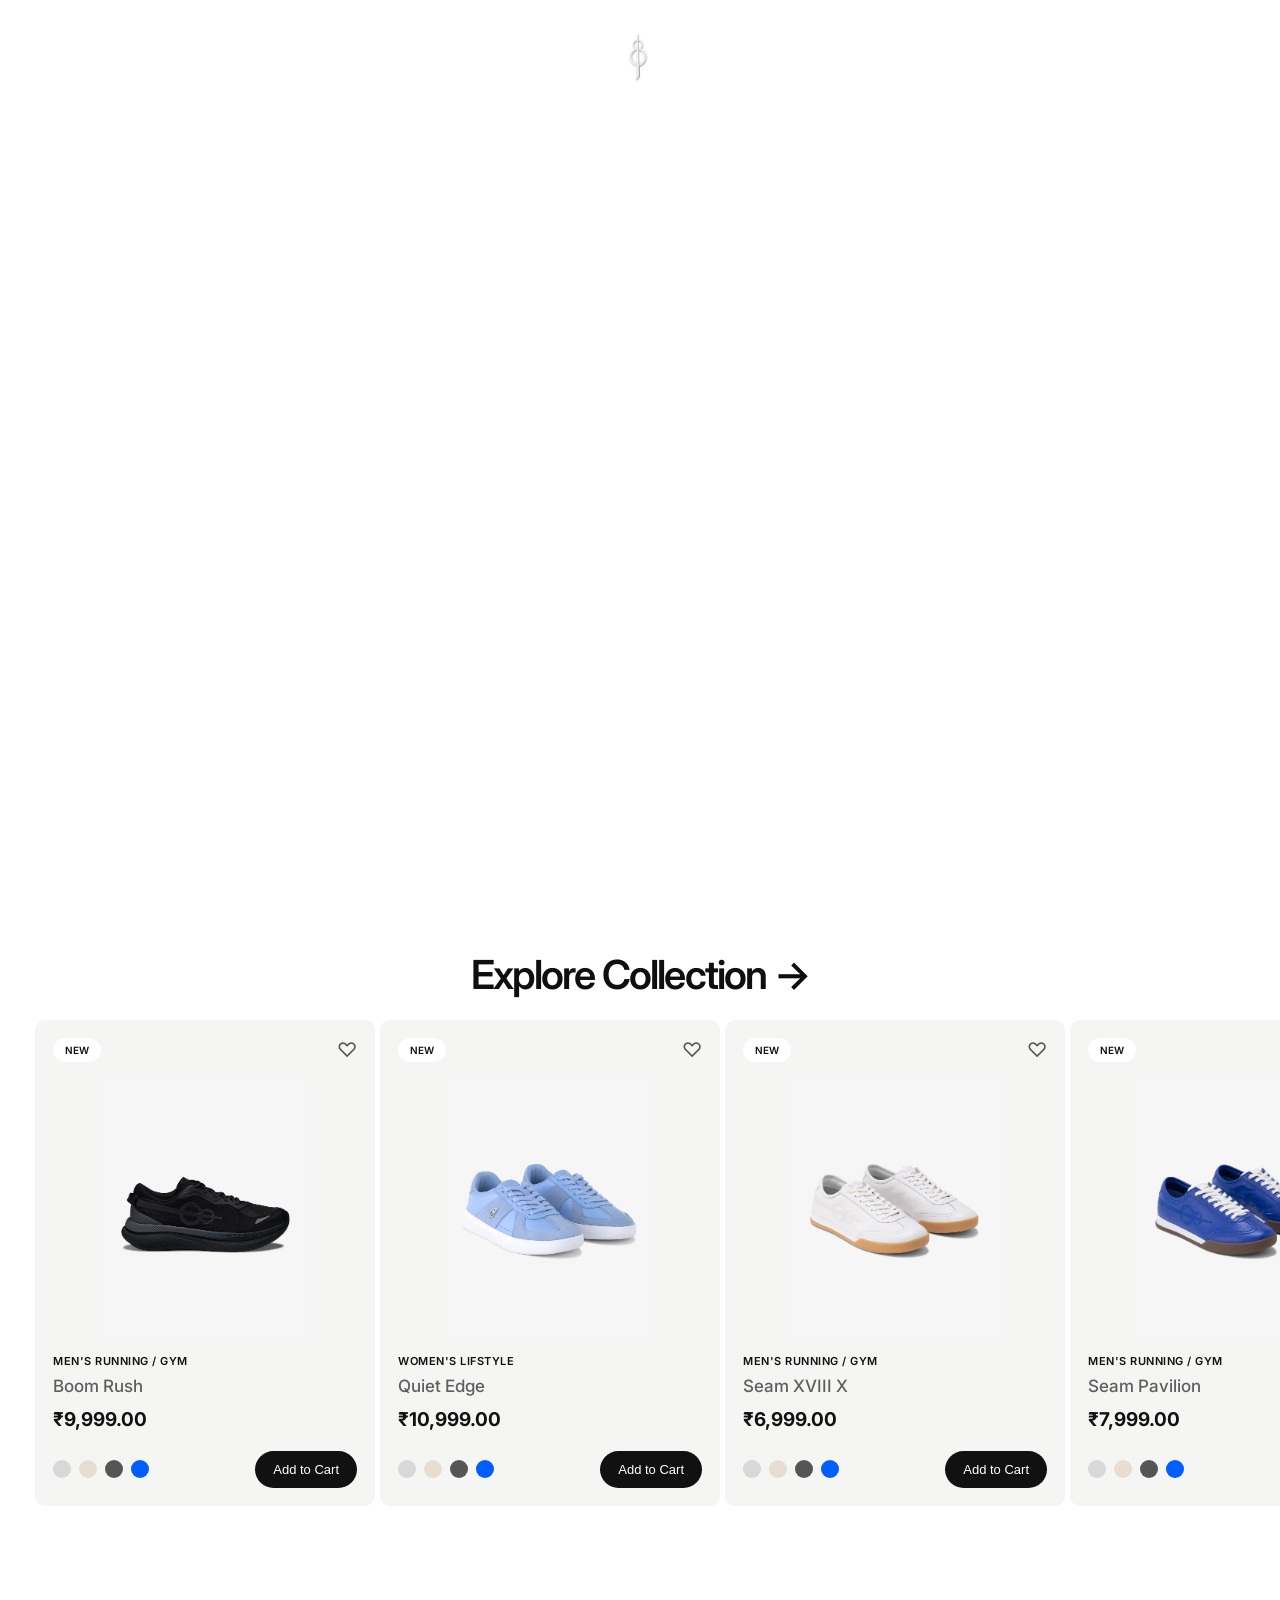
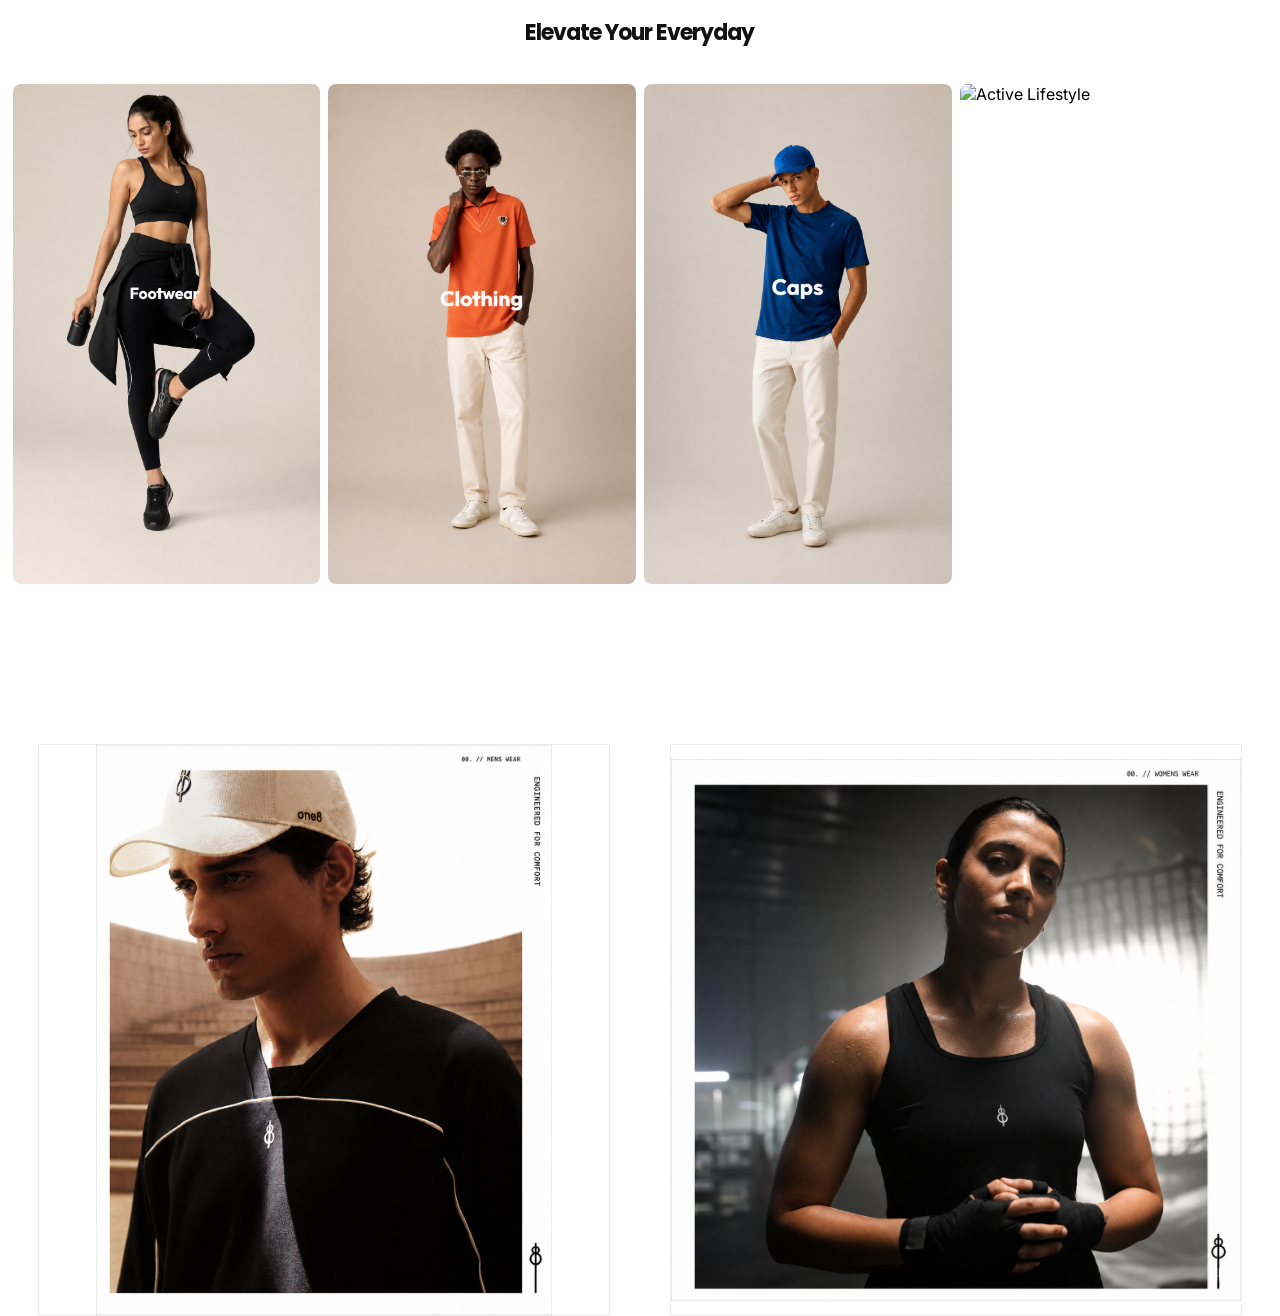
==== index.html @ 2c669891 "feat: add feature section with cards and images for menswear and womenswear" ====
<!doctype html>
<html lang="en">

<head>
  <!-- Meta Data -->
  <meta charset="UTF-8" />
  <meta name="viewport" content="width=device-width, initial-scale=1.0" />

  <!-- Page Title -->
  <title>One-8</title>

  <!-- External CSS -->
  <link rel="stylesheet" href="css/style.css" />
  <link href="https://fonts.googleapis.com/css2?family=Poppins:wght@300;400;500;600;700&display=swap"
    rel="stylesheet" />
  <link rel="stylesheet" href="css/style.css">
</head>

<body>
  <header>
    <nav>

      <!-- Left Navigation -->
      <div class="left">
        <a href="#">Featured</a>
        <a href="#">Women</a>
        <a href="#">Men</a>
      </div>

      <!-- Center Logo -->
      <div class="center">
        <img src="assets/logos/logo18.png" alt="One8 Logo" class="logo">
      </div>

      <!-- Right Navigation -->
      <!-- Right Navigation -->
      <div class="right">

        <!-- Search Box -->
        <div class="search-box">
          <img src="assets/logos/search-icon.svg" alt="Search" class="search-icon">

          <input type="text" placeholder="Search for products">
        </div>

        <!-- Navigation Icons -->
        <div class="nav-icons">

          <a href="#">
            <img src="assets/logos/whishlist-icon.svg" alt="Wishlist" class="nav-icon">
          </a>

          <a href="#">
            <img src="assets/logos/user-round.svg" alt="User" class="nav-icon">
          </a>

          <a href="#">
            <img src="assets/logos/shopping-bag.svg" alt="Cart" class="nav-icon">
          </a>

        </div>

      </div>
    </nav>
  </header>

  <!-- Hero Section -->
  <section class="hero">
    <!-- Background Video -->
    <video autoplay muted loop playsinline>
      <source src="assets/videos/One8.mp4" type="video/mp4" />
    </video>
  </section>

  <!-- Same structure for remaining cards -->

  <div class="heading">
    <p>Explore Collection →</p>
  </div>

  <section class="products">
    <div class="card" data-id="1">
      <!-- Card Top -->
      <div class="card-top">
        <div class="badge">
          <span>NEW</span>
        </div>

        <div class="wishlist">♡</div>
      </div>

      <!-- Product Image -->
      <div class="card-image">
        <img src="assets/shoes/shoe1.webp" alt="Boom Rush Shoe" />
      </div>

      <!-- Product Details -->
      <div class="card-content">
        <p class="category">MEN'S RUNNING / GYM</p>

        <h2 class="title">Boom Rush</h2>

        <p class="price">₹9,999.00</p>
      </div>

      <!-- Bottom -->

      <div class="card-bottom">
        <div class="colors">
          <span class="color color1"></span>
          <span class="color color2"></span>
          <span class="color color3"></span>
          <span class="color color4"></span>
        </div>

        <button class="cart-btn">Add to Cart</button>
      </div>
    </div>

    <!-- Same structure for remaining  cards -->

    <div class="card" data-id="2">
      <!-- Card Top -->
      <div class="card-top">
        <div class="badge">
          <span>NEW</span>
        </div>

        <div class="wishlist">♡</div>
      </div>

      <!-- Product Image -->
      <div class="card-image">
        <img src="assets/shoes/shoe2.webp" alt="Boom Rush Shoe" />
      </div>

      <!-- Product Details -->
      <div class="card-content">
        <p class="category">WOMEN'S LIFSTYLE</p>

        <h2 class="title">Quiet Edge</h2>

        <p class="price">₹10,999.00</p>
      </div>

      <!-- Bottom -->

      <div class="card-bottom">
        <div class="colors">
          <span class="color color1"></span>
          <span class="color color2"></span>
          <span class="color color3"></span>
          <span class="color color4"></span>
        </div>

        <button class="cart-btn">Add to Cart</button>
      </div>
    </div>

    <!-- Same structure for remaining  cards -->

    <div class="card" data-id="3">
      <!-- Card Top -->
      <div class="card-top">
        <div class="badge">
          <span>NEW</span>
        </div>

        <div class="wishlist">♡</div>
      </div>

      <!-- Product Image -->
      <div class="card-image">
        <img src="assets/shoes/shoe3.webp" alt="Boom Rush Shoe" />
      </div>

      <!-- Product Details -->
      <div class="card-content">
        <p class="category">MEN'S RUNNING / GYM</p>

        <h2 class="title">Seam XVIII X</h2>

        <p class="price">₹6,999.00</p>
      </div>

      <!-- Bottom -->

      <div class="card-bottom">
        <div class="colors">
          <span class="color color1"></span>
          <span class="color color2"></span>
          <span class="color color3"></span>
          <span class="color color4"></span>
        </div>

        <button class="cart-btn">Add to Cart</button>
      </div>
    </div>

    <!-- Same structure for remaining  cards -->

    <div class="card" data-id="4">
      <!-- Card Top -->
      <div class="card-top">
        <div class="badge">
          <span>NEW</span>
        </div>

        <div class="wishlist">♡</div>
      </div>

      <!-- Product Image -->
      <div class="card-image">
        <img src="assets/shoes/shoe4.webp" alt="Boom Rush Shoe" />
      </div>

      <!-- Product Details -->
      <div class="card-content">
        <p class="category">MEN'S RUNNING / GYM</p>

        <h2 class="title">Seam Pavilion</h2>

        <p class="price">₹7,999.00</p>
      </div>

      <!-- Bottom -->

      <div class="card-bottom">
        <div class="colors">
          <span class="color color1"></span>
          <span class="color color2"></span>
          <span class="color color3"></span>
          <span class="color color4"></span>
        </div>

        <button class="cart-btn">Add to Cart</button>
      </div>
    </div>

    <div class="card" data-id="5">
      <!-- Card Top -->
      <div class="card-top">
        <div class="badge">
          <span>NEW</span>
        </div>

        <div class="wishlist">♡</div>
      </div>

      <!-- Product Image -->
      <div class="card-image">
        <img src="assets/shoes/shoe5.webp" alt="Boom Rush Shoe" />
      </div>

      <!-- Product Details -->
      <div class="card-content">
        <p class="category">MEN'S RUNNING / GYM</p>

        <h2 class="title">Boom Rush</h2>

        <p class="price">₹11,999.00</p>
      </div>

      <!-- Bottom -->

      <div class="card-bottom">
        <div class="colors">
          <span class="color color1"></span>
          <span class="color color2"></span>
          <span class="color color3"></span>
          <span class="color color4"></span>
        </div>

        <button class="cart-btn">Add to Cart</button>
      </div>
    </div>

    <div class="card" data-id="6">
      <!-- Card Top -->
      <div class="card-top">
        <div class="badge">
          <span>NEW</span>
        </div>

        <div class="wishlist">♡</div>
      </div>

      <!-- Product Image -->
      <div class="card-image">
        <img src="assets/shoes/shoe6.webp" alt="Boom Rush Shoe" />
      </div>

      <!-- Product Details -->
      <div class="card-content">
        <p class="category">MEN'S RUNNING / GYM</p>

        <h2 class="title">Quiet Edge</h2>

        <p class="price">₹12,999.00</p>
      </div>

      <!-- Bottom -->

      <div class="card-bottom">
        <div class="colors">
          <span class="color color1"></span>
          <span class="color color2"></span>
          <span class="color color3"></span>
          <span class="color color4"></span>
        </div>

        <button class="cart-btn">Add to Cart</button>
      </div>
    </div>
  </section>

  <section class="collections">
    <div class="collections-heading">
      <h2>Elevate Your Everyday</h2>
    </div>

    <div class="collections-grid">
      <!-- Footwear -->
      <div class="collection-card">
        <img src="assets/categories/footwear.png" alt="Footwear" />

        <div class="overlay">
          <a href="pages/footwear.html" class="shop-btn"> EXPLORE </a>
        </div>
      </div>

      <!-- Clothing -->
      <div class="collection-card">
        <img src="assets/categories/clothing.png" alt="Clothing" />

        <div class="overlay">
          <a href="pages/clothing.html" class="shop-btn"> EXPLORE</a>
        </div>
      </div>

      <!-- Caps -->
      <div class="collection-card">
        <img src="assets/categories/caps.png" alt="Caps" />

        <div class="overlay">
          <a href="pages/caps.html" class="shop-btn"> EXPLORE</a>
        </div>
      </div>

      <!-- Active Lifestyle -->
      <div class="collection-card">
        <img src="assets/categories/activelifestyle.png" alt="Active Lifestyle" />

        <div class="overlay">
          <a href="pages/active.html" class="shop-btn"> EXPLORE </a>
        </div>
      </div>
    </div>
  </section>

  <!-- =========================================
     FEATURE COLLECTION
========================================= -->

  <section class="feature-section">

    <!-- Left -->

    <div class="feature-card">

      <div class="feature-image">

        <img src="assets/contentimage/virat-one8.png" alt="Menswear">

      </div>

    

      </div>

    </div>

    <!-- Right -->

    <div class="feature-card">

      <div class="feature-image">

        <img src="assets/contentimage/one-smiriti.png" alt="Womenswear">

      </div>

   

      </div>

    </div>

  </section>
  <script src="js/index.js"></script>
  <script src="js/product.js"></script>
</body>

</html>
---- css/style.css ----
/* ---------- Reset ---------- */
@import url('https://fonts.googleapis.com/css2?family=Inter:wght@400;500;600;700&display=swap');

*{
    margin:0;
    padding:0;
    box-sizing:border-box;
}

/* ---------- Global ---------- */

html,
body{
    width:100%;
    height:100%;
    font-family:"Inter",sans-serif;
}

/* ---------- Header ---------- */

header{
    width:100%;
    position:absolute;
    top:0;
    left:0;
    z-index:100;
}

/* ---------- Navbar ---------- */

nav{
    display:flex;
    justify-content:space-between;
    align-items:center;
    padding:28px 42px;
}
nav a{
    text-decoration:none;
    color:#fff;

    font-family:"Poppins",sans-serif;
    font-size:13px;
    font-weight:200;

    letter-spacing:.15px;
}
nav a:hover{
    opacity:.75;
}

/* ---------- Logo ---------- */

.center{
    display:flex;
    justify-content:center;
    align-items:center;
}

.logo{
    height:60px;
    width:auto;
    display:flex;
 margin-left: 320px;
}

/* ---------- Left Navigation ---------- */

.left{
    display:flex;
    align-items:center;
    gap:33px;
}

/* ---------- Right Navigation ---------- */

.right{
    display:flex;
    align-items:center;
    justify-content:flex-end;
    gap:20px;

    min-width:520px;
}

/* ---------- Search Box ---------- */

/* ---------- Right ---------- */

.right{
    display:flex;
    align-items:center;
    gap:25px;
}

/* ---------- Search Box ---------- */

.search-box{
    width:275px;
    height:38px;

    display:flex;
    align-items:center;

    padding:0 16px;

    border:1px solid rgba(255,255,255,.75);
    border-radius:3px;

    background:transparent;

    transition:all .3s ease;
}

.search-box:hover{
    border-color:#fff;
}

.search-icon{
    width:20px;
    height:20px;

    flex-shrink:0;

    object-fit:contain;

    filter:brightness(0) invert(1);
}

.search-box input{
    flex:1;
    height:100%;

    margin-left:12px;

    border:none;
    outline:none;

    background:transparent;

    color:#fff;

    font-family:"Poppins",sans-serif;
    font-size:14px;
    font-weight:500;
    letter-spacing:.2px;
}

.search-box input::placeholder{
    color:rgba(255,255,255,.82);

    font-family:"Poppins",sans-serif;
    font-size:14px;
    font-weight:500;
    letter-spacing:.2px;
}
/* ---------- Icons ---------- */

.nav-icons{
    display:flex;
    align-items:center;
    gap:15px;
}

.nav-icon{
    width:30px;
    height:30px;

    object-fit:contain;

    filter:brightness(0) invert(1);

    cursor:pointer;
    transition:.25s ease;
}

.nav-icon:hover{
    opacity:.7;
    transform:translateY(-1px);
}
/* ---------- Hero ---------- */

.hero{
    width:100%;
    height:100vh;
    position:relative;
    overflow:hidden;
}

.hero video{
    width:100%;
    height:100%;
    object-fit:cover;
}
/* ---------- Tablet ---------- */

/* ---------- Tablet ---------- */

@media (max-width: 768px) {

    nav {
        flex-direction: column;
        gap: 20px;
        padding: 20px;
    }

    .center {
        order: -1;
    }

    .left,
    .right {
        width: 100%;
        justify-content: center;
        flex-wrap: wrap;
        gap: 18px;
    }

    .search-box {
        width: 100%;
        max-width: 380px;
    }

}

/* ---------- Mobile ---------- */

@media (max-width: 480px) {

    nav {
        padding: 16px;
        gap: 18px;
    }

    .left {
        gap: 18px;
    }

    .right {
        flex-direction: column;
        gap: 16px;
    }

    .search-box {
        width: 100%;
        max-width: 100%;
        height: 44px;
    }

    .search-box input {
        font-size: 14px;
    }

    .nav-icons {
        gap: 18px;
    }

    .nav-icon {
        width: 22px;
        height: 22px;
    }

    .logo {
        height: 38px;
    }

    nav a {
        font-size: 14px;
    }

}

/* ===========================
   HEADING
=========================== */
.heading{
    display:flex;
    justify-content:center;
    align-items:center;

    padding:55px 0 15px;
}

.heading p{

    font-size:40px;
    font-weight:600;

    color:#0f0f0f;

    letter-spacing:-1.8px;

    line-height:1;

    text-align:center;
}
/* ===========================
   PRODUCTS
=========================== */

.products{

    width:100%;

    display:flex;
    gap:5px;

    padding:10px 35px 50px;

    overflow-x:auto;
    overflow-y:hidden;

    scroll-behavior:smooth;

    scrollbar-width:none;
}

.products::-webkit-scrollbar{
    display:none;
}

/* ===========================
   CARD
=========================== */

.card{

    min-width:340px;
    max-width:340px;

    flex-shrink:0;

    background:#F5F5F3;

    border-radius:10px;

    padding:18px;

    display:flex;
    flex-direction:column;

    transition:transform .25s ease;

    cursor:pointer;
}

.card:hover{

    transform:translateY(-4px);
}

/* ===========================
   TOP
=========================== */

.card-top{

    display:flex;
    justify-content:space-between;
    align-items:center;
}

.badge{

    padding:6px 12px;

    background:white;

    border-radius:100px;

    font-size:10px;

    font-weight:600;

    color:#111;
}

.wishlist{

    font-size:20px;

    color:#555;

    cursor:pointer;

    transition:.2s;
}

.wishlist:hover{

    color:#111;
}

/* ===========================
   IMAGE
=========================== */

.card-image{

    height:260px;

    display:flex;
    justify-content:center;
    align-items:center;

    margin:18px 0 14px;
}

.card-image img{

    width:92%;

    height:100%;

    object-fit:contain;

    transition:.3s ease;
}

.card:hover img{

    transform:scale(1.03);
}

/* ===========================
   CONTENT
=========================== */

.card-content{

    flex:1;
}

.category{

    font-size:11px;

    font-weight:600;

    color:#111;

    text-transform:uppercase;

    letter-spacing:.5px;
}

.title{

    margin-top:7px;

    font-size:17px;

    font-weight:500;

    color:#5f5f5f;

    line-height:1.35;
}

.price{

    margin-top:10px;

    font-size:19px;

    font-weight:700;

    color:#111;
}

/* ===========================
   BOTTOM
=========================== */

.card-bottom{

    display:flex;

    justify-content:space-between;

    align-items:center;

    margin-top:20px;
}

/* ===========================
   COLORS
=========================== */

.colors{

    display:flex;

    gap:8px;
}

.color{

    width:18px;

    height:18px;

    border-radius:50%;

    cursor:pointer;

    transition:.2s;
}

.color:hover{

    transform:scale(1.15);
}

.color1{
    background:#d8d8d8;
}

.color2{
    background:#E7DED1;
}

.color3{
    background:#555;
}

.color4{
    background:#005DFF;
}

/* ===========================
   BUTTON
=========================== */

.cart-btn{

    border:none;

    background:#111;

    color:#fff;

    padding:11px 18px;

    border-radius:999px;

    font-size:13px;

    font-weight:500;

    cursor:pointer;

    transition:.25s ease;
}

.cart-btn:hover{

    background:#2d2d2d;
}


/* =========================
   Collections Section
========================= */
.collections {
  width: 98%;
  margin: 0 auto;
  padding: 60px 0;
  background: #fff;
}

.collections-heading {
  text-align: center;
  margin-bottom: 35px;
}

.collections-heading h2 {
  font-family: "Poppins", sans-serif;
  font-size: 22px;
  font-weight: 650;
  letter-spacing: -1px;
  color: #111;
}

.collections-grid {
  display: grid;
  grid-template-columns: repeat(4, 1fr);
  gap: 8px;
}

.collection-card {
  position: relative;
  width: 100%;
  height: 500px;
  border-radius: 8px;
  overflow: hidden;
  cursor: pointer;
}

.collection-card img {
  width: 100%;
  height: 100%;
  object-fit: cover;
  object-position: center;
  display: block;
  transition: transform .5s ease;
}

.collection-card:hover img {
  transform: scale(1.06);
}

/* Overlay */

.overlay {
  position: absolute;
  inset: 0;

  background: linear-gradient(
    to top,
    rgba(0,0,0,.45),
    rgba(0,0,0,.08),
    transparent
  );

  opacity: 0;
  transition: opacity .35s ease;
}

.collection-card:hover .overlay {
  opacity: 1;
}

/* Explore */

.shop-btn {
  position: absolute;
  left: 50%;
  bottom: 95px;          /* 👈 Is value ko badalke upar/niche kar sakta hai */

  transform: translateX(-50%) translateY(12px);

  color: #fff;
  text-decoration: none;

  font-family: "Poppins", sans-serif;
  font-size: 13px;
  font-weight: 500;
  letter-spacing: 1.6px;
  text-transform: uppercase;
  line-height: 1;

  opacity: 0;

  transition:
    opacity .35s ease,
    transform .35s ease,
    letter-spacing .3s ease;
}

.collection-card:hover .shop-btn {
  opacity: 1;
  transform: translateX(-50%) translateY(0);
}

.shop-btn::after {
  content: "";
  position: absolute;

  left: 50%;
  bottom: -6px;

  width: 0;
  height: 1.5px;

  background: #fff;

  transform: translateX(-50%);
  transition: width .35s ease;
}

.collection-card:hover .shop-btn::after {
  width: 100%;
}

.shop-btn:hover {
  letter-spacing: 2px;
}
/* =========================================
   FEATURE SECTION
========================================= */

.feature-section{
    width:min(94%,1700px);
    margin:100px auto;

    display:grid;
    grid-template-columns:repeat(2,1fr);
    gap:60px;

    align-items:start;
}

/* =========================================
   FEATURE CARD
========================================= */

.feature-card{
    width:100%;
}

/* =========================================
   FEATURE IMAGE
========================================= */

.feature-image{

    width:100%;
    aspect-ratio:1/1;

    overflow:hidden;

    background:#fff;

    border:1px solid #ececec;

    cursor:zoom-in;
}

.feature-image img{

    width:100%;
    height:100%;

    display:block;

    object-fit:contain;
    object-position:center;

    user-select:none;
    pointer-events:none;

    transform:scale(1);

    transition:transform .8s cubic-bezier(.19,1,.22,1);
}

/* Minimal Hover */

.feature-card:hover .feature-image img{

    transform:scale(1.03);
}
---- css/style.css ----
/* ---------- Reset ---------- */
@import url('https://fonts.googleapis.com/css2?family=Inter:wght@400;500;600;700&display=swap');

*{
    margin:0;
    padding:0;
    box-sizing:border-box;
}

/* ---------- Global ---------- */

html,
body{
    width:100%;
    height:100%;
    font-family:"Inter",sans-serif;
}

/* ---------- Header ---------- */

header{
    width:100%;
    position:absolute;
    top:0;
    left:0;
    z-index:100;
}

/* ---------- Navbar ---------- */

nav{
    display:flex;
    justify-content:space-between;
    align-items:center;
    padding:28px 42px;
}
nav a{
    text-decoration:none;
    color:#fff;

    font-family:"Poppins",sans-serif;
    font-size:13px;
    font-weight:200;

    letter-spacing:.15px;
}
nav a:hover{
    opacity:.75;
}

/* ---------- Logo ---------- */

.center{
    display:flex;
    justify-content:center;
    align-items:center;
}

.logo{
    height:60px;
    width:auto;
    display:flex;
 margin-left: 320px;
}

/* ---------- Left Navigation ---------- */

.left{
    display:flex;
    align-items:center;
    gap:33px;
}

/* ---------- Right Navigation ---------- */

.right{
    display:flex;
    align-items:center;
    justify-content:flex-end;
    gap:20px;

    min-width:520px;
}

/* ---------- Search Box ---------- */

/* ---------- Right ---------- */

.right{
    display:flex;
    align-items:center;
    gap:25px;
}

/* ---------- Search Box ---------- */

.search-box{
    width:275px;
    height:38px;

    display:flex;
    align-items:center;

    padding:0 16px;

    border:1px solid rgba(255,255,255,.75);
    border-radius:3px;

    background:transparent;

    transition:all .3s ease;
}

.search-box:hover{
    border-color:#fff;
}

.search-icon{
    width:20px;
    height:20px;

    flex-shrink:0;

    object-fit:contain;

    filter:brightness(0) invert(1);
}

.search-box input{
    flex:1;
    height:100%;

    margin-left:12px;

    border:none;
    outline:none;

    background:transparent;

    color:#fff;

    font-family:"Poppins",sans-serif;
    font-size:14px;
    font-weight:500;
    letter-spacing:.2px;
}

.search-box input::placeholder{
    color:rgba(255,255,255,.82);

    font-family:"Poppins",sans-serif;
    font-size:14px;
    font-weight:500;
    letter-spacing:.2px;
}
/* ---------- Icons ---------- */

.nav-icons{
    display:flex;
    align-items:center;
    gap:15px;
}

.nav-icon{
    width:30px;
    height:30px;

    object-fit:contain;

    filter:brightness(0) invert(1);

    cursor:pointer;
    transition:.25s ease;
}

.nav-icon:hover{
    opacity:.7;
    transform:translateY(-1px);
}
/* ---------- Hero ---------- */

.hero{
    width:100%;
    height:100vh;
    position:relative;
    overflow:hidden;
}

.hero video{
    width:100%;
    height:100%;
    object-fit:cover;
}
/* ---------- Tablet ---------- */

/* ---------- Tablet ---------- */

@media (max-width: 768px) {

    nav {
        flex-direction: column;
        gap: 20px;
        padding: 20px;
    }

    .center {
        order: -1;
    }

    .left,
    .right {
        width: 100%;
        justify-content: center;
        flex-wrap: wrap;
        gap: 18px;
    }

    .search-box {
        width: 100%;
        max-width: 380px;
    }

}

/* ---------- Mobile ---------- */

@media (max-width: 480px) {

    nav {
        padding: 16px;
        gap: 18px;
    }

    .left {
        gap: 18px;
    }

    .right {
        flex-direction: column;
        gap: 16px;
    }

    .search-box {
        width: 100%;
        max-width: 100%;
        height: 44px;
    }

    .search-box input {
        font-size: 14px;
    }

    .nav-icons {
        gap: 18px;
    }

    .nav-icon {
        width: 22px;
        height: 22px;
    }

    .logo {
        height: 38px;
    }

    nav a {
        font-size: 14px;
    }

}

/* ===========================
   HEADING
=========================== */
.heading{
    display:flex;
    justify-content:center;
    align-items:center;

    padding:55px 0 15px;
}

.heading p{

    font-size:40px;
    font-weight:600;

    color:#0f0f0f;

    letter-spacing:-1.8px;

    line-height:1;

    text-align:center;
}
/* ===========================
   PRODUCTS
=========================== */

.products{

    width:100%;

    display:flex;
    gap:5px;

    padding:10px 35px 50px;

    overflow-x:auto;
    overflow-y:hidden;

    scroll-behavior:smooth;

    scrollbar-width:none;
}

.products::-webkit-scrollbar{
    display:none;
}

/* ===========================
   CARD
=========================== */

.card{

    min-width:340px;
    max-width:340px;

    flex-shrink:0;

    background:#F5F5F3;

    border-radius:10px;

    padding:18px;

    display:flex;
    flex-direction:column;

    transition:transform .25s ease;

    cursor:pointer;
}

.card:hover{

    transform:translateY(-4px);
}

/* ===========================
   TOP
=========================== */

.card-top{

    display:flex;
    justify-content:space-between;
    align-items:center;
}

.badge{

    padding:6px 12px;

    background:white;

    border-radius:100px;

    font-size:10px;

    font-weight:600;

    color:#111;
}

.wishlist{

    font-size:20px;

    color:#555;

    cursor:pointer;

    transition:.2s;
}

.wishlist:hover{

    color:#111;
}

/* ===========================
   IMAGE
=========================== */

.card-image{

    height:260px;

    display:flex;
    justify-content:center;
    align-items:center;

    margin:18px 0 14px;
}

.card-image img{

    width:92%;

    height:100%;

    object-fit:contain;

    transition:.3s ease;
}

.card:hover img{

    transform:scale(1.03);
}

/* ===========================
   CONTENT
=========================== */

.card-content{

    flex:1;
}

.category{

    font-size:11px;

    font-weight:600;

    color:#111;

    text-transform:uppercase;

    letter-spacing:.5px;
}

.title{

    margin-top:7px;

    font-size:17px;

    font-weight:500;

    color:#5f5f5f;

    line-height:1.35;
}

.price{

    margin-top:10px;

    font-size:19px;

    font-weight:700;

    color:#111;
}

/* ===========================
   BOTTOM
=========================== */

.card-bottom{

    display:flex;

    justify-content:space-between;

    align-items:center;

    margin-top:20px;
}

/* ===========================
   COLORS
=========================== */

.colors{

    display:flex;

    gap:8px;
}

.color{

    width:18px;

    height:18px;

    border-radius:50%;

    cursor:pointer;

    transition:.2s;
}

.color:hover{

    transform:scale(1.15);
}

.color1{
    background:#d8d8d8;
}

.color2{
    background:#E7DED1;
}

.color3{
    background:#555;
}

.color4{
    background:#005DFF;
}

/* ===========================
   BUTTON
=========================== */

.cart-btn{

    border:none;

    background:#111;

    color:#fff;

    padding:11px 18px;

    border-radius:999px;

    font-size:13px;

    font-weight:500;

    cursor:pointer;

    transition:.25s ease;
}

.cart-btn:hover{

    background:#2d2d2d;
}


/* =========================
   Collections Section
========================= */
.collections {
  width: 98%;
  margin: 0 auto;
  padding: 60px 0;
  background: #fff;
}

.collections-heading {
  text-align: center;
  margin-bottom: 35px;
}

.collections-heading h2 {
  font-family: "Poppins", sans-serif;
  font-size: 22px;
  font-weight: 650;
  letter-spacing: -1px;
  color: #111;
}

.collections-grid {
  display: grid;
  grid-template-columns: repeat(4, 1fr);
  gap: 8px;
}

.collection-card {
  position: relative;
  width: 100%;
  height: 500px;
  border-radius: 8px;
  overflow: hidden;
  cursor: pointer;
}

.collection-card img {
  width: 100%;
  height: 100%;
  object-fit: cover;
  object-position: center;
  display: block;
  transition: transform .5s ease;
}

.collection-card:hover img {
  transform: scale(1.06);
}

/* Overlay */

.overlay {
  position: absolute;
  inset: 0;

  background: linear-gradient(
    to top,
    rgba(0,0,0,.45),
    rgba(0,0,0,.08),
    transparent
  );

  opacity: 0;
  transition: opacity .35s ease;
}

.collection-card:hover .overlay {
  opacity: 1;
}

/* Explore */

.shop-btn {
  position: absolute;
  left: 50%;
  bottom: 95px;          /* 👈 Is value ko badalke upar/niche kar sakta hai */

  transform: translateX(-50%) translateY(12px);

  color: #fff;
  text-decoration: none;

  font-family: "Poppins", sans-serif;
  font-size: 13px;
  font-weight: 500;
  letter-spacing: 1.6px;
  text-transform: uppercase;
  line-height: 1;

  opacity: 0;

  transition:
    opacity .35s ease,
    transform .35s ease,
    letter-spacing .3s ease;
}

.collection-card:hover .shop-btn {
  opacity: 1;
  transform: translateX(-50%) translateY(0);
}

.shop-btn::after {
  content: "";
  position: absolute;

  left: 50%;
  bottom: -6px;

  width: 0;
  height: 1.5px;

  background: #fff;

  transform: translateX(-50%);
  transition: width .35s ease;
}

.collection-card:hover .shop-btn::after {
  width: 100%;
}

.shop-btn:hover {
  letter-spacing: 2px;
}
/* =========================================
   FEATURE SECTION
========================================= */

.feature-section{
    width:min(94%,1700px);
    margin:100px auto;

    display:grid;
    grid-template-columns:repeat(2,1fr);
    gap:60px;

    align-items:start;
}

/* =========================================
   FEATURE CARD
========================================= */

.feature-card{
    width:100%;
}

/* =========================================
   FEATURE IMAGE
========================================= */

.feature-image{

    width:100%;
    aspect-ratio:1/1;

    overflow:hidden;

    background:#fff;

    border:1px solid #ececec;

    cursor:zoom-in;
}

.feature-image img{

    width:100%;
    height:100%;

    display:block;

    object-fit:contain;
    object-position:center;

    user-select:none;
    pointer-events:none;

    transform:scale(1);

    transition:transform .8s cubic-bezier(.19,1,.22,1);
}

/* Minimal Hover */

.feature-card:hover .feature-image img{

    transform:scale(1.03);
}
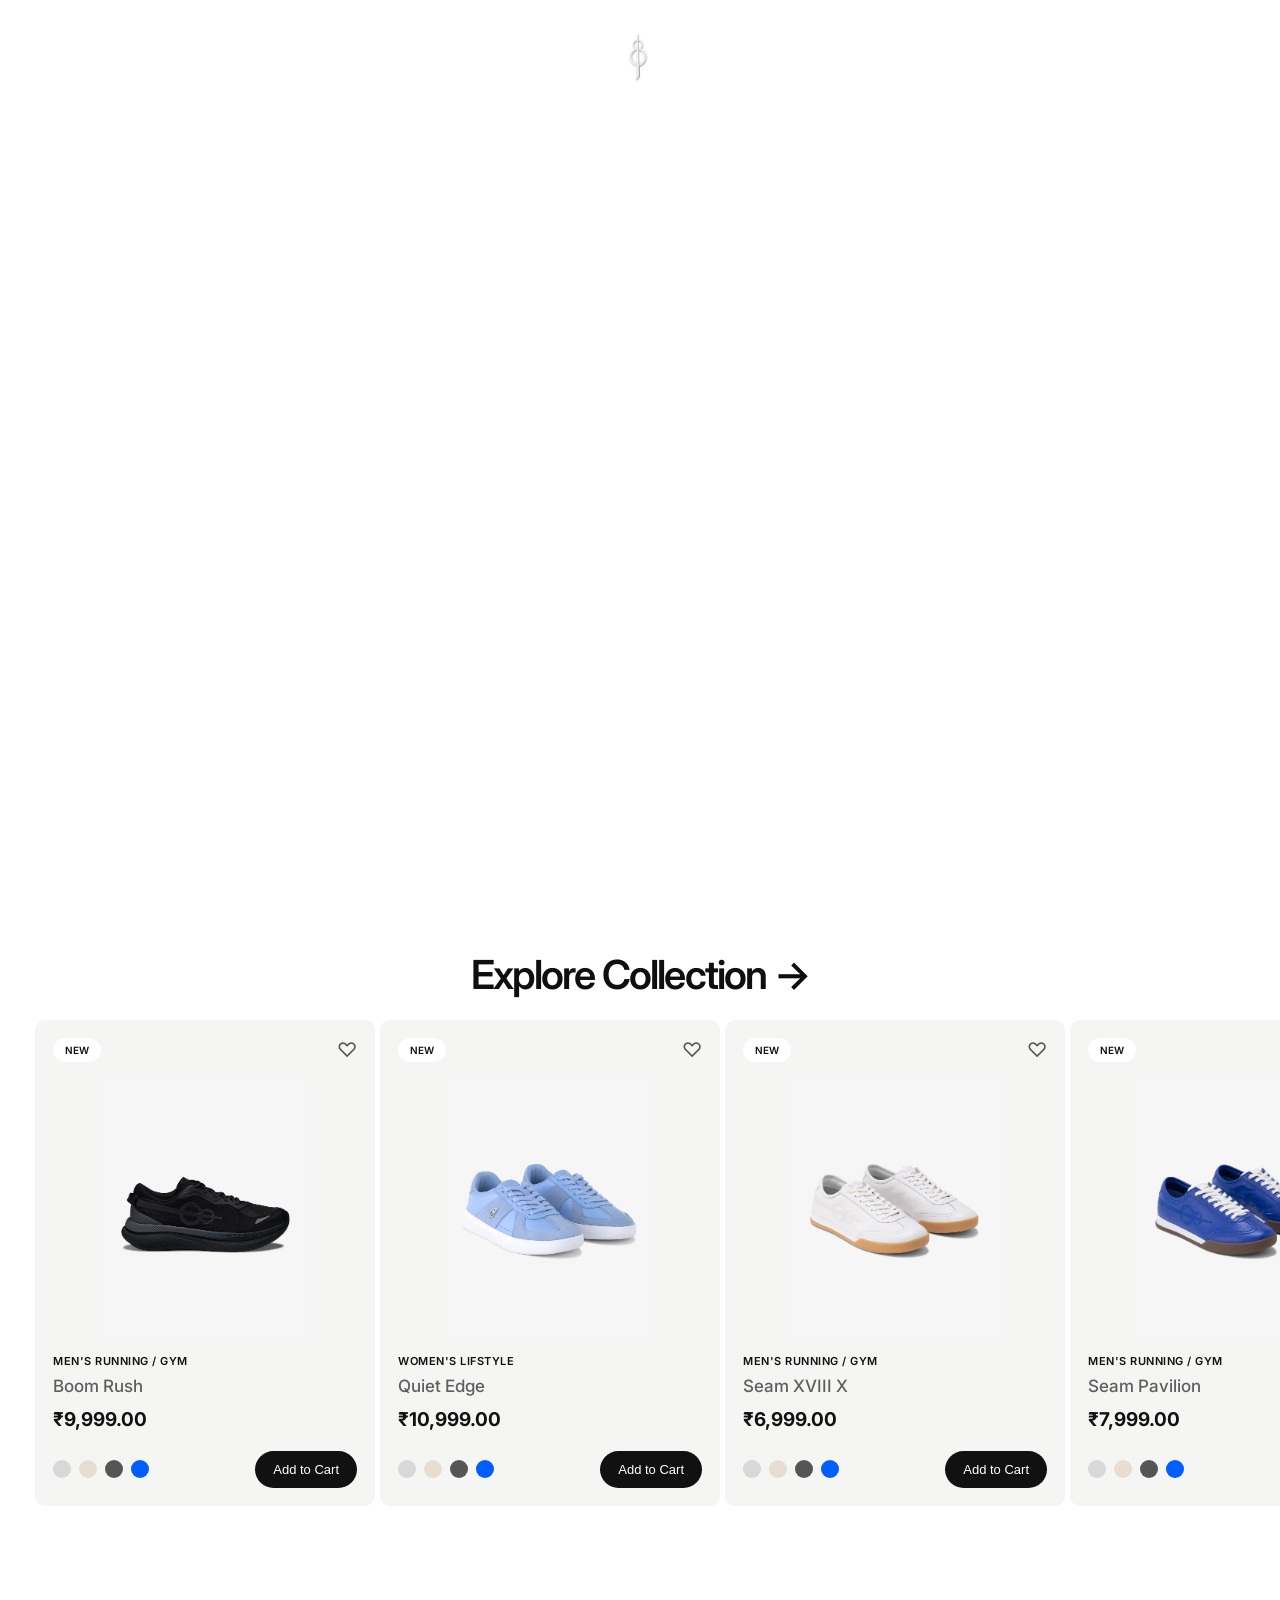
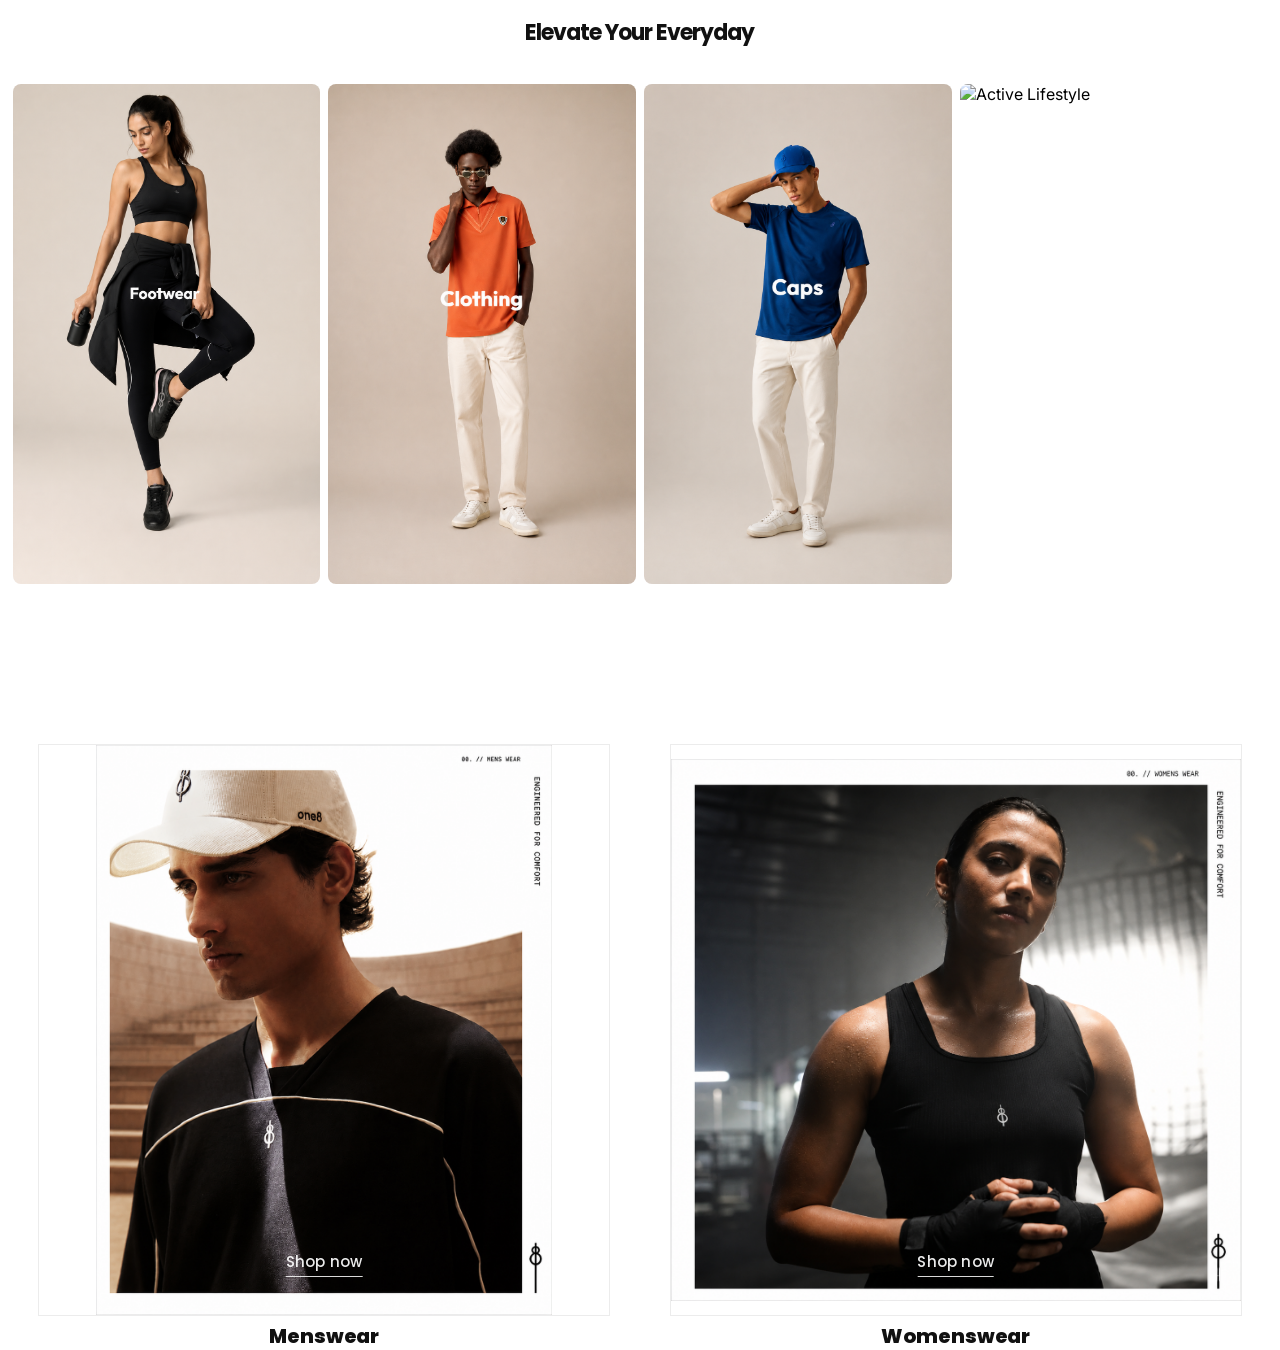
==== commit 37d5c19d: "feat: add feature section with product cards and shop links for menswear and womenswear" ====
--- a/index.html
+++ b/index.html
@@ -358,45 +358,39 @@
     </div>
   </section>
 
-  <!-- =========================================
-     FEATURE COLLECTION
-========================================= -->
-
   <section class="feature-section">
 
-    <!-- Left -->
-
-    <div class="feature-card">
-
-      <div class="feature-image">
-
-        <img src="assets/contentimage/virat-one8.png" alt="Menswear">
-
-      </div>
-
-    
-
-      </div>
-
-    </div>
-
-    <!-- Right -->
-
-    <div class="feature-card">
-
-      <div class="feature-image">
-
-        <img src="assets/contentimage/one-smiriti.png" alt="Womenswear">
-
-      </div>
-
-   
-
-      </div>
-
-    </div>
-
-  </section>
+  <!-- Left -->
+  <div class="feature-card">
+
+    <div class="feature-image">
+
+      <img src="assets/contentimage/virat-one8.png" alt="Menswear">
+
+      <a href="#" class="shop-link">Shop now</a>
+
+    </div>
+
+    <p class="feature-title">Menswear</p>
+
+  </div>
+
+  <!-- Right -->
+  <div class="feature-card">
+
+    <div class="feature-image">
+
+      <img src="assets/contentimage/one-smiriti.png" alt="Womenswear">
+
+      <a href="#" class="shop-link">Shop now</a>
+
+    </div>
+
+    <p class="feature-title">Womenswear</p>
+
+  </div>
+
+</section>
   <script src="js/index.js"></script>
   <script src="js/product.js"></script>
 </body>
--- a/css/style.css
+++ b/css/style.css
@@ -685,6 +685,8 @@
 .shop-btn:hover {
   letter-spacing: 2px;
 }
+
+
 /* =========================================
    FEATURE SECTION
 ========================================= */
@@ -694,10 +696,8 @@
     margin:100px auto;
 
     display:grid;
-    grid-template-columns:repeat(2,1fr);
+    grid-template-columns:repeat(2,minmax(0,1fr));
     gap:60px;
-
-    align-items:start;
 }
 
 /* =========================================
@@ -714,6 +714,8 @@
 
 .feature-image{
 
+    position:relative;
+
     width:100%;
     aspect-ratio:1/1;
 
@@ -744,10 +746,69 @@
     transition:transform .8s cubic-bezier(.19,1,.22,1);
 }
 
-/* Minimal Hover */
+/* =========================================
+   HOVER
+========================================= */
 
 .feature-card:hover .feature-image img{
-
     transform:scale(1.03);
 }
 
+/* =========================================
+   SHOP NOW
+========================================= */
+
+.shop-link{
+
+    position:absolute;
+
+    left:50%;
+    bottom:38px;
+
+    transform:translateX(-50%);
+
+    display:inline-block;
+
+    font-family:"Poppins",sans-serif;
+    font-size:15px;
+    font-weight:500;
+
+    color:rgba(255,255,255,.92);
+
+    text-decoration:none;
+
+    border-bottom:1px solid rgba(255,255,255,.85);
+
+    padding-bottom:3px;
+
+    letter-spacing:.2px;
+
+    z-index:5;
+
+    transition:all .35s ease;
+}
+
+.feature-card:hover .shop-link{
+    color:#fff;
+    border-color:#fff;
+}
+
+/* =========================================
+   TITLE
+========================================= */
+
+.feature-title{
+
+    margin-top:10px;
+
+    text-align:center;
+
+    font-family:"Poppins",sans-serif;
+    font-size:20px;
+    font-weight:800;
+
+    letter-spacing:-0.1px;
+    line-height:1;
+
+    color:#111;
+}
--- a/css/style.css
+++ b/css/style.css
@@ -685,6 +685,8 @@
 .shop-btn:hover {
   letter-spacing: 2px;
 }
+
+
 /* =========================================
    FEATURE SECTION
 ========================================= */
@@ -694,10 +696,8 @@
     margin:100px auto;
 
     display:grid;
-    grid-template-columns:repeat(2,1fr);
+    grid-template-columns:repeat(2,minmax(0,1fr));
     gap:60px;
-
-    align-items:start;
 }
 
 /* =========================================
@@ -714,6 +714,8 @@
 
 .feature-image{
 
+    position:relative;
+
     width:100%;
     aspect-ratio:1/1;
 
@@ -744,10 +746,69 @@
     transition:transform .8s cubic-bezier(.19,1,.22,1);
 }
 
-/* Minimal Hover */
+/* =========================================
+   HOVER
+========================================= */
 
 .feature-card:hover .feature-image img{
-
     transform:scale(1.03);
 }
 
+/* =========================================
+   SHOP NOW
+========================================= */
+
+.shop-link{
+
+    position:absolute;
+
+    left:50%;
+    bottom:38px;
+
+    transform:translateX(-50%);
+
+    display:inline-block;
+
+    font-family:"Poppins",sans-serif;
+    font-size:15px;
+    font-weight:500;
+
+    color:rgba(255,255,255,.92);
+
+    text-decoration:none;
+
+    border-bottom:1px solid rgba(255,255,255,.85);
+
+    padding-bottom:3px;
+
+    letter-spacing:.2px;
+
+    z-index:5;
+
+    transition:all .35s ease;
+}
+
+.feature-card:hover .shop-link{
+    color:#fff;
+    border-color:#fff;
+}
+
+/* =========================================
+   TITLE
+========================================= */
+
+.feature-title{
+
+    margin-top:10px;
+
+    text-align:center;
+
+    font-family:"Poppins",sans-serif;
+    font-size:20px;
+    font-weight:800;
+
+    letter-spacing:-0.1px;
+    line-height:1;
+
+    color:#111;
+}
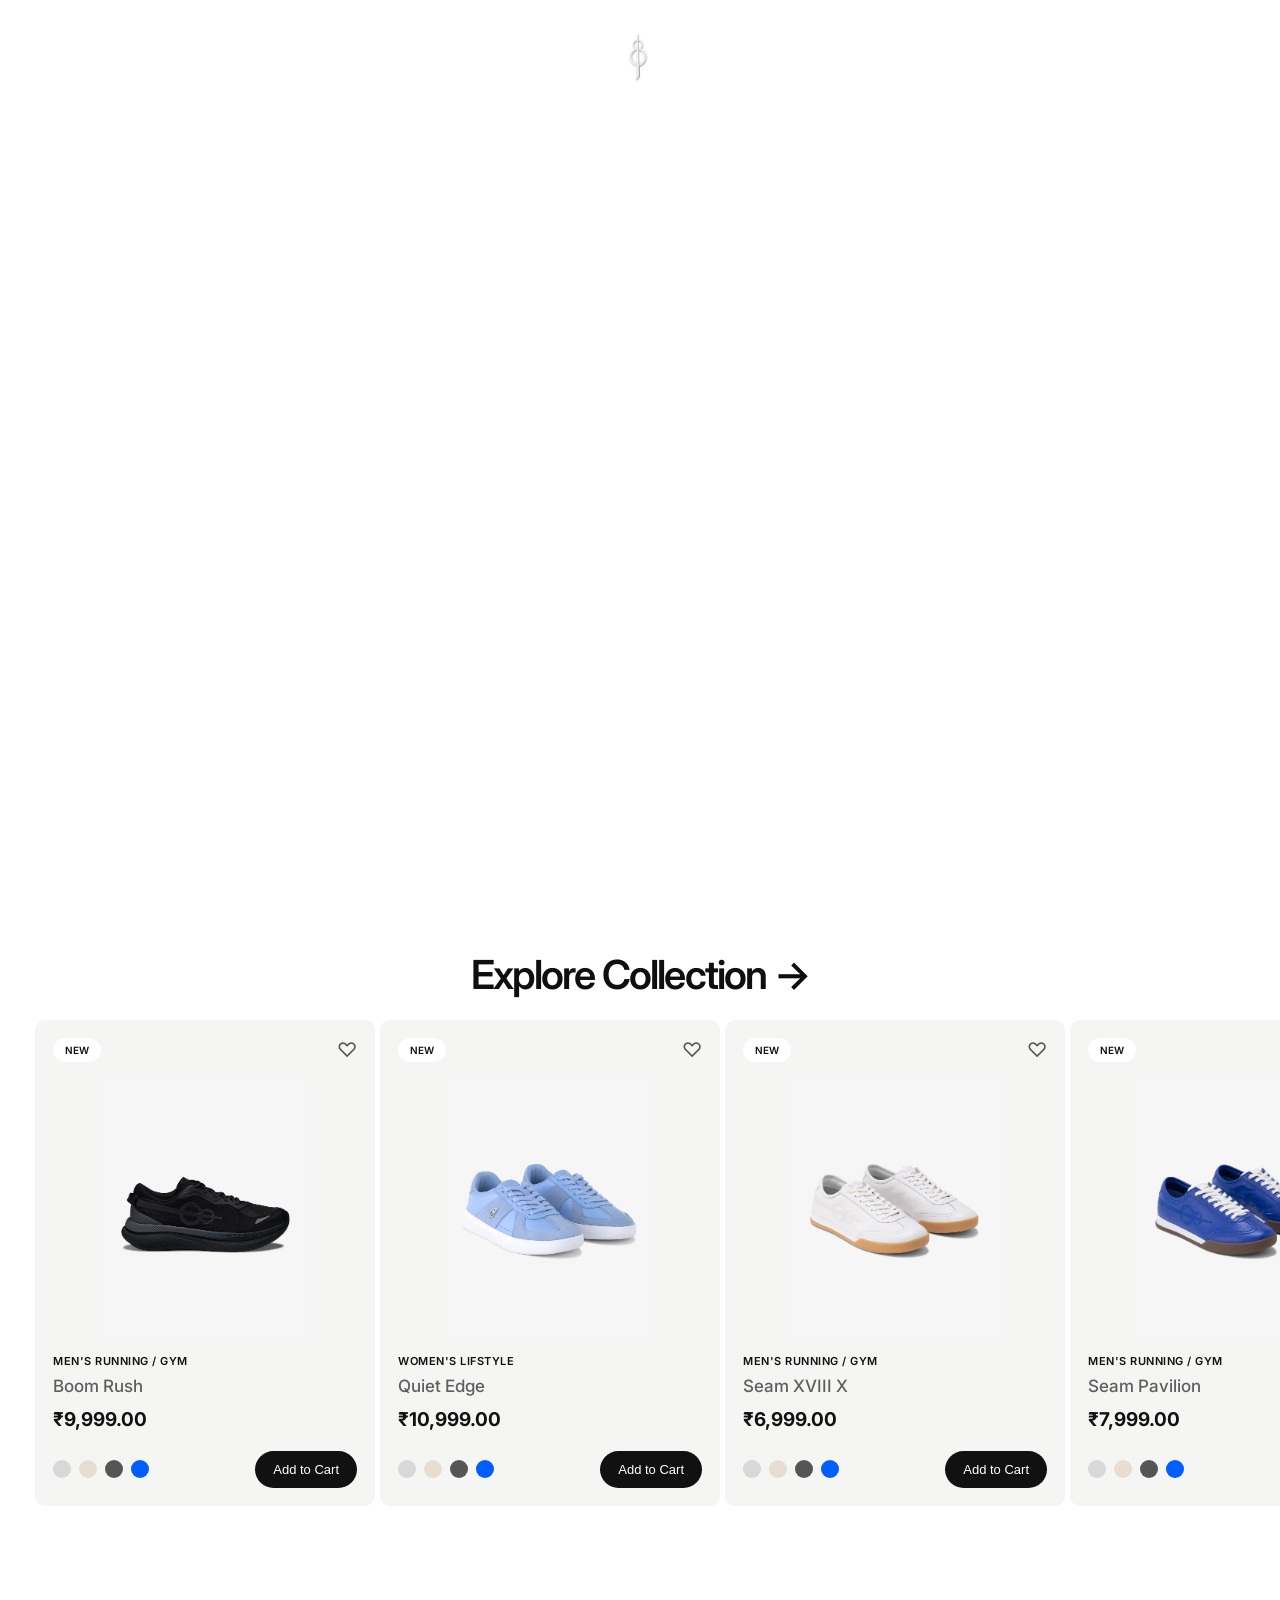
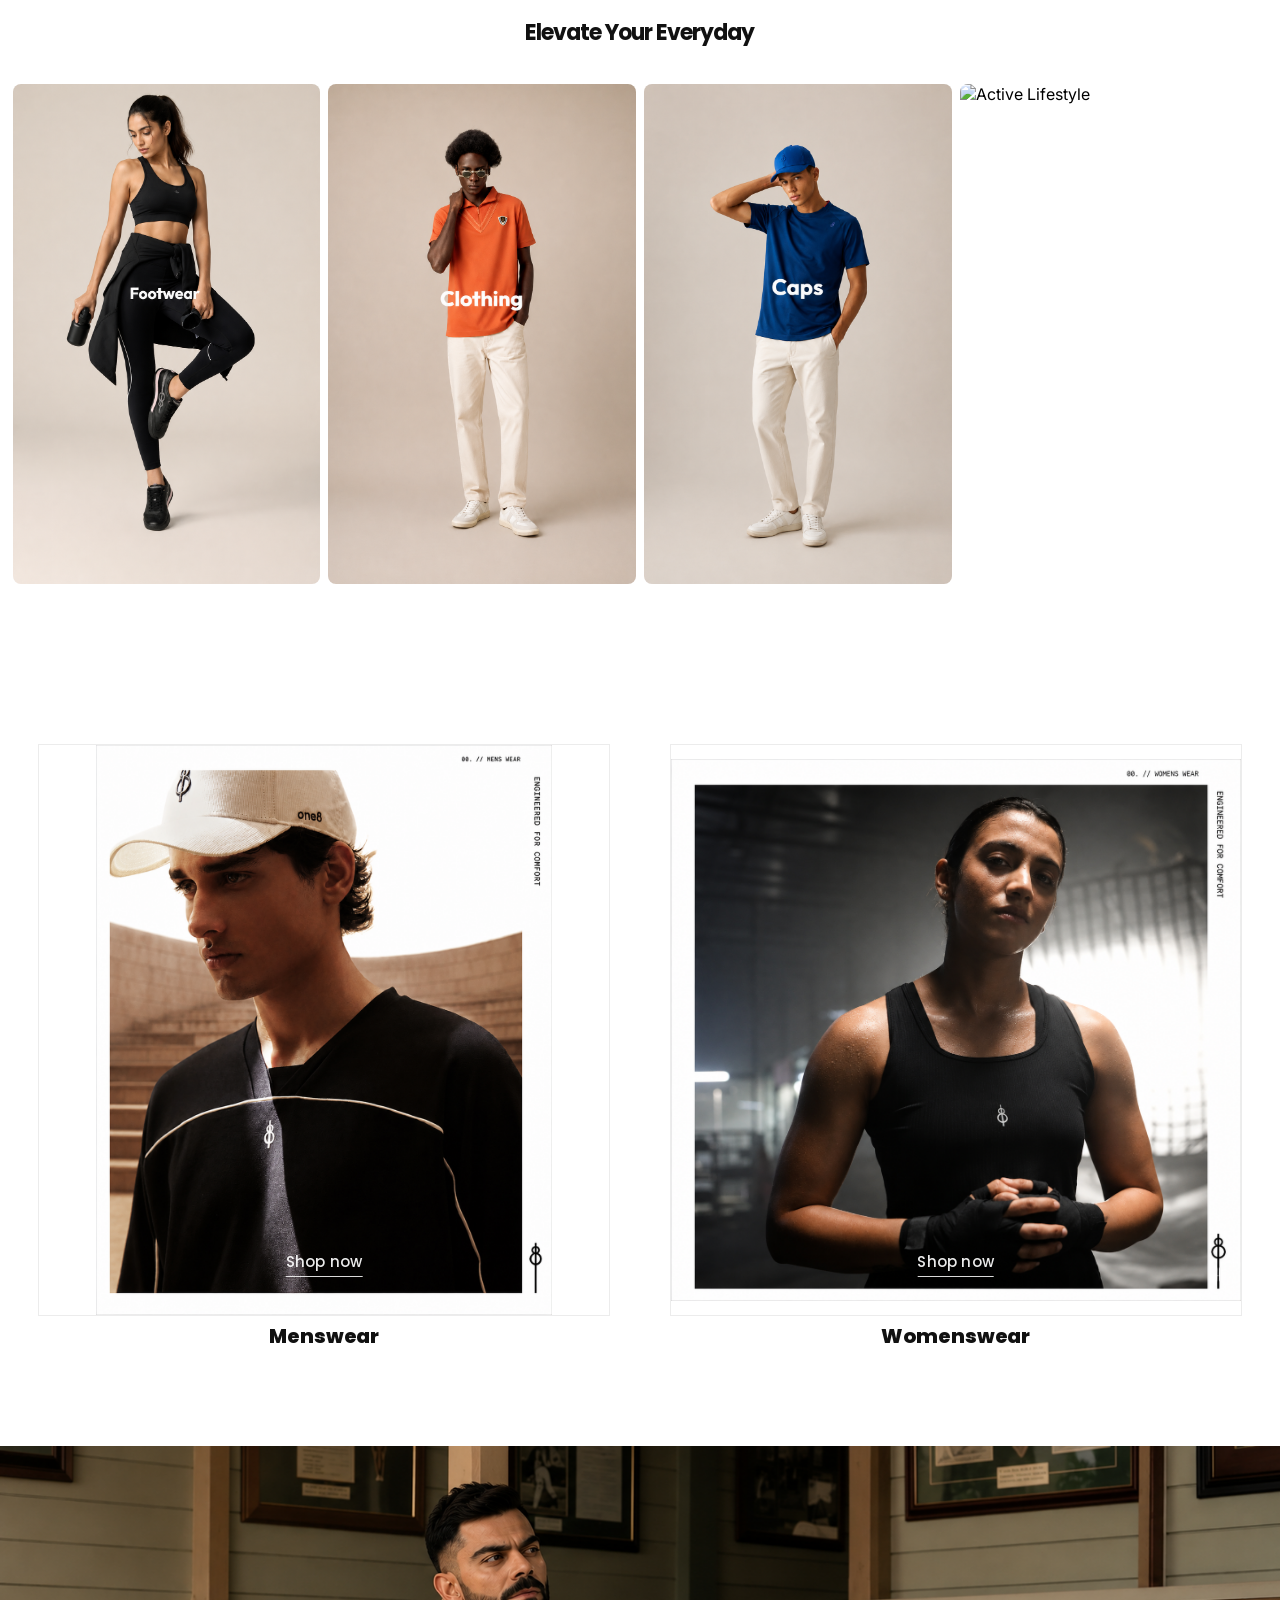
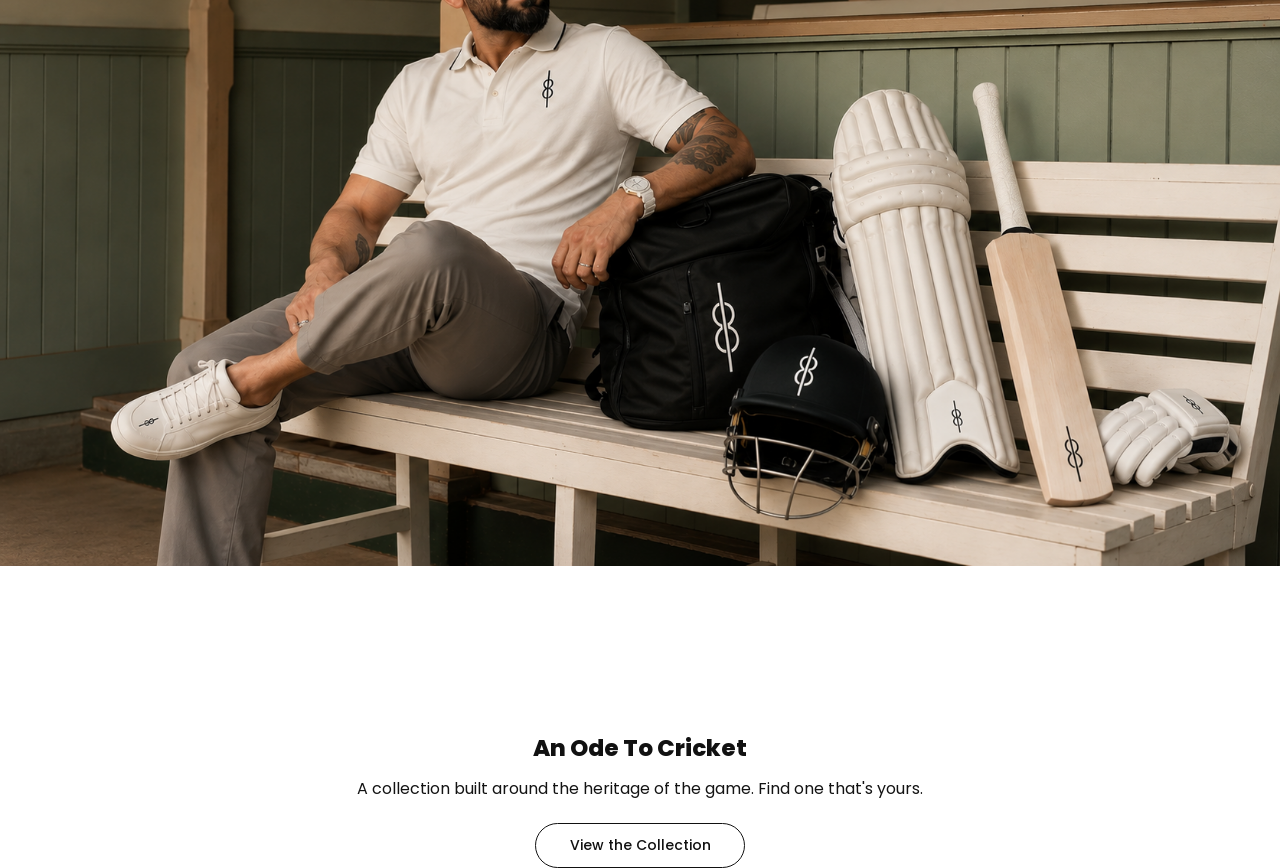
==== commit 45839740: "feat: add "Ode to Cricket" section with image, content, and button" ====
--- a/index.html
+++ b/index.html
@@ -391,6 +391,32 @@
   </div>
 
 </section>
+<!-- =========================================
+     ODE TO CRICKET
+========================================= -->
+
+<section class="cricket-section">
+
+    <div class="cricket-image">
+        <img src="assets/allinone/virat.png" alt="An Ode To Cricket">
+    </div>
+
+    <div class="cricket-content">
+
+        <h2>An Ode To Cricket</h2>
+
+        <p>
+            A collection built around the heritage of the game.
+            Find one that's yours.
+        </p>
+
+        <a href="#" class="collection-btn">
+            View the Collection
+        </a>
+
+    </div>
+
+</section>
   <script src="js/index.js"></script>
   <script src="js/product.js"></script>
 </body>
--- a/css/style.css
+++ b/css/style.css
@@ -811,4 +811,109 @@
     line-height:1;
 
     color:#111;
+}
+/* =========================================
+   ODE TO CRICKET
+========================================= */
+
+.cricket-section{
+    width:100%;
+    margin:90px 0 0;
+}
+
+.cricket-image{
+    width:100%;
+    height: 97vh;
+    overflow:hidden;
+}
+
+.cricket-image img{
+    width:100%;
+    display:block;
+    object-fit:cover;
+
+    transform:scale(1);
+    transition:transform .8s cubic-bezier(.19,1,.22,1);
+}
+
+.cricket-section:hover .cricket-image img{
+    transform:scale(1.02);
+}
+
+/* =========================================
+   CONTENT
+========================================= */
+
+.cricket-content{
+
+    width:min(92%,900px);
+
+    margin:12px auto 0;   /* <-- sirf itna gap */
+
+    display:flex;
+    flex-direction:column;
+    align-items:center;
+
+    text-align:center;
+}
+
+.cricket-content h2{
+
+    margin:0;
+
+    font-family:"Poppins",sans-serif;
+    font-size:23px;
+    font-weight:600;
+
+    font-weight: 800;
+    color:#111;
+}
+
+.cricket-content p{
+
+    margin:12px 0 22px;
+
+    max-width:640px;
+
+    font-family:"Poppins",sans-serif;
+    font-size:16px;
+    font-weight:400;
+
+    line-height:1.5;
+
+    color:rgba(0, 0, 0, 0.925);
+}
+
+/* =========================================
+   BUTTON
+========================================= */
+
+.collection-btn{
+
+    width:210px;
+    height:45px;
+
+    display:flex;
+    align-items:center;
+    justify-content:center;
+
+    border:1.9px solid #111;
+    border-radius:999px;
+
+    text-decoration:none;
+
+    font-family:"Poppins",sans-serif;
+    font-size:14px;
+    font-weight:500;
+
+    color:#111;
+    background:#fff;
+
+    transition:all .35s ease;
+}
+
+.collection-btn:hover{
+
+    background:#111;
+    color:#fff;
 }
--- a/css/style.css
+++ b/css/style.css
@@ -811,4 +811,109 @@
     line-height:1;
 
     color:#111;
+}
+/* =========================================
+   ODE TO CRICKET
+========================================= */
+
+.cricket-section{
+    width:100%;
+    margin:90px 0 0;
+}
+
+.cricket-image{
+    width:100%;
+    height: 97vh;
+    overflow:hidden;
+}
+
+.cricket-image img{
+    width:100%;
+    display:block;
+    object-fit:cover;
+
+    transform:scale(1);
+    transition:transform .8s cubic-bezier(.19,1,.22,1);
+}
+
+.cricket-section:hover .cricket-image img{
+    transform:scale(1.02);
+}
+
+/* =========================================
+   CONTENT
+========================================= */
+
+.cricket-content{
+
+    width:min(92%,900px);
+
+    margin:12px auto 0;   /* <-- sirf itna gap */
+
+    display:flex;
+    flex-direction:column;
+    align-items:center;
+
+    text-align:center;
+}
+
+.cricket-content h2{
+
+    margin:0;
+
+    font-family:"Poppins",sans-serif;
+    font-size:23px;
+    font-weight:600;
+
+    font-weight: 800;
+    color:#111;
+}
+
+.cricket-content p{
+
+    margin:12px 0 22px;
+
+    max-width:640px;
+
+    font-family:"Poppins",sans-serif;
+    font-size:16px;
+    font-weight:400;
+
+    line-height:1.5;
+
+    color:rgba(0, 0, 0, 0.925);
+}
+
+/* =========================================
+   BUTTON
+========================================= */
+
+.collection-btn{
+
+    width:210px;
+    height:45px;
+
+    display:flex;
+    align-items:center;
+    justify-content:center;
+
+    border:1.9px solid #111;
+    border-radius:999px;
+
+    text-decoration:none;
+
+    font-family:"Poppins",sans-serif;
+    font-size:14px;
+    font-weight:500;
+
+    color:#111;
+    background:#fff;
+
+    transition:all .35s ease;
+}
+
+.collection-btn:hover{
+
+    background:#111;
+    color:#fff;
 }
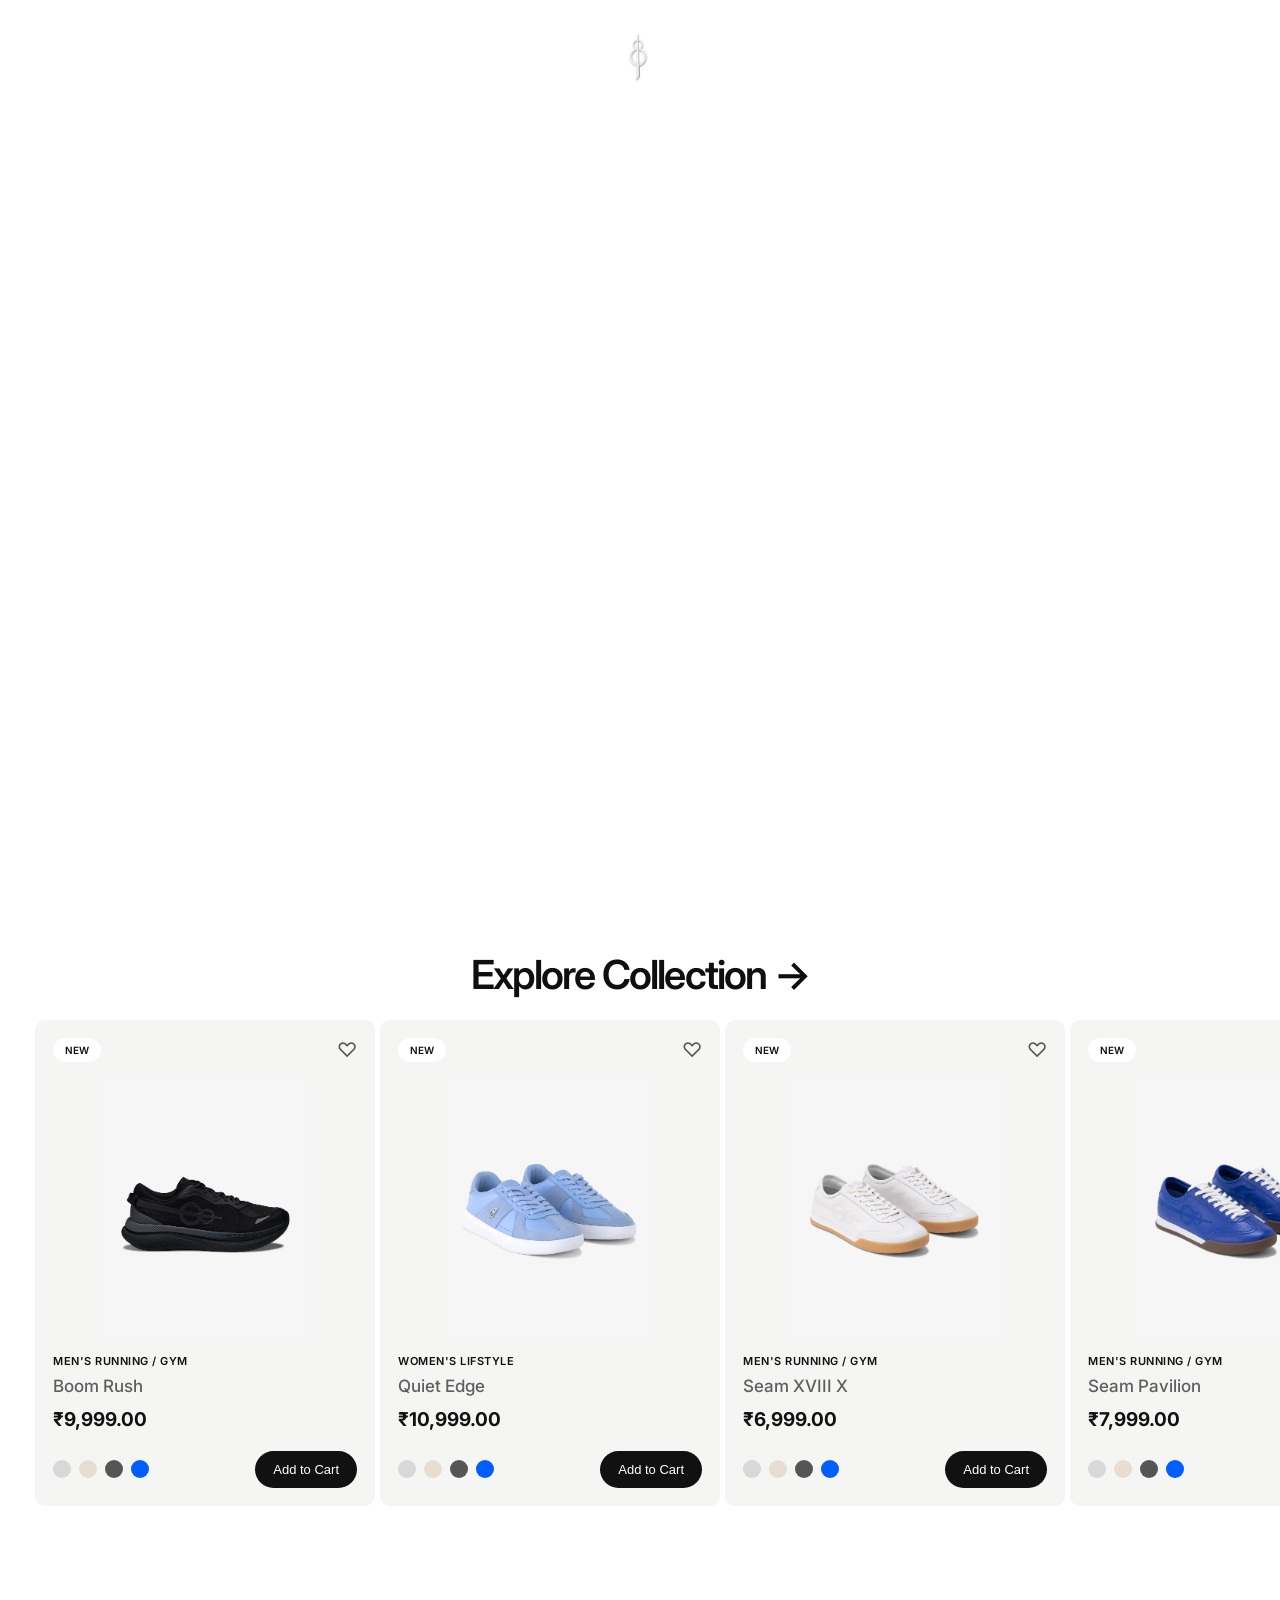
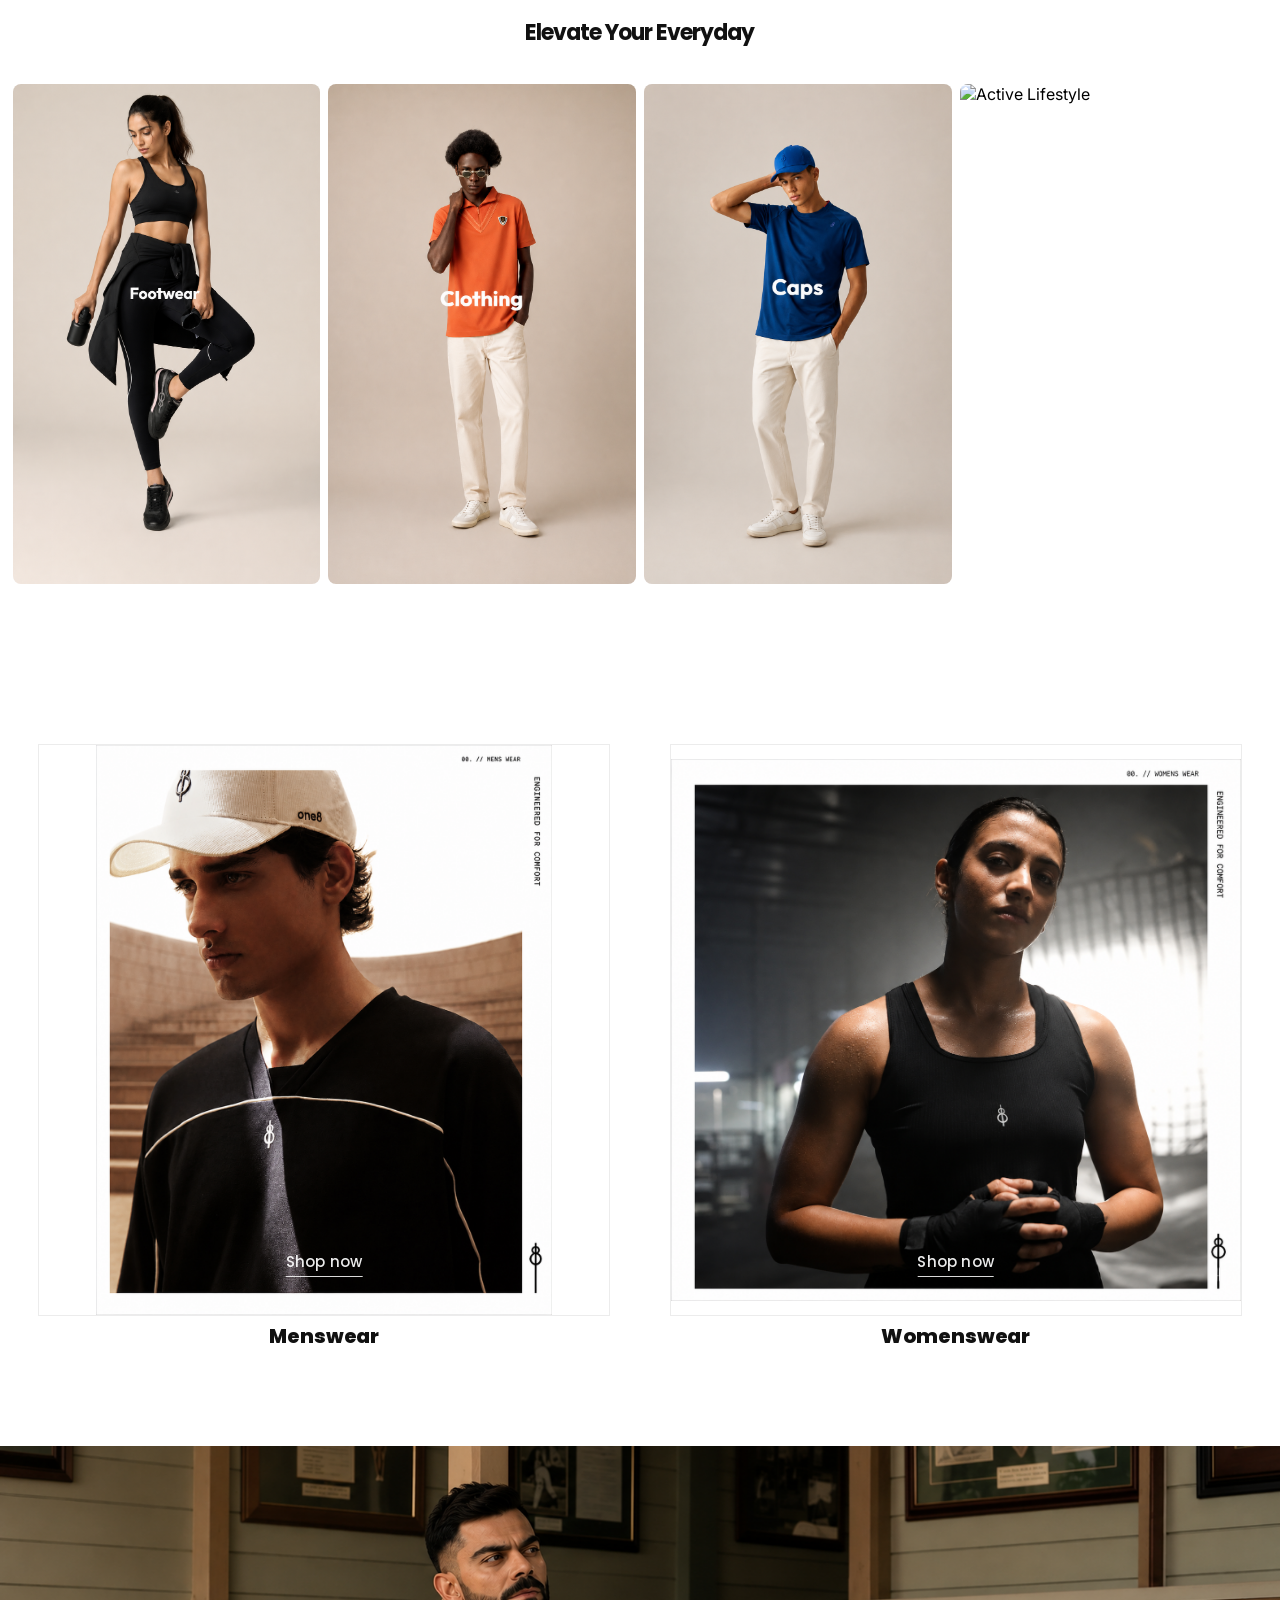
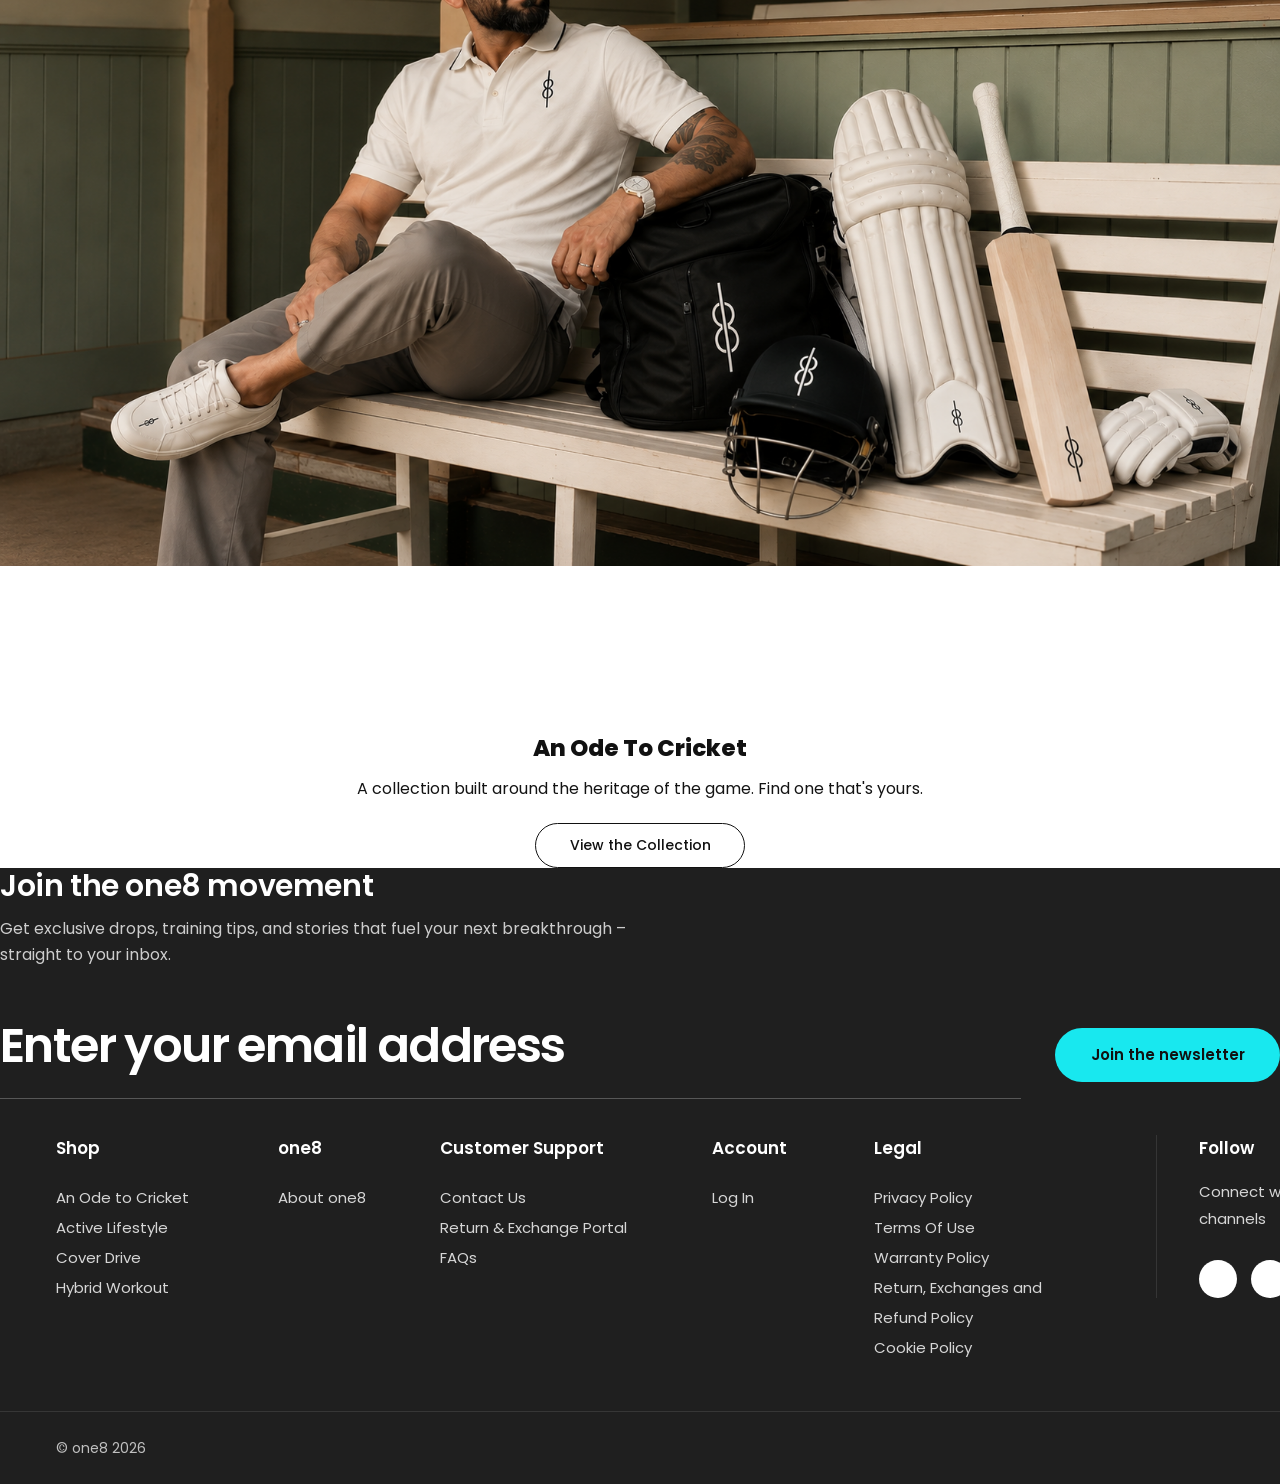
==== commit eb7e0ee2: "feat: add campaign page with header, hero section, tribute section, and associated styles" ====
--- a/index.html
+++ b/index.html
@@ -360,63 +360,221 @@
 
   <section class="feature-section">
 
-  <!-- Left -->
-  <div class="feature-card">
-
-    <div class="feature-image">
-
-      <img src="assets/contentimage/virat-one8.png" alt="Menswear">
-
-      <a href="#" class="shop-link">Shop now</a>
-
-    </div>
-
-    <p class="feature-title">Menswear</p>
-
-  </div>
-
-  <!-- Right -->
-  <div class="feature-card">
-
-    <div class="feature-image">
-
-      <img src="assets/contentimage/one-smiriti.png" alt="Womenswear">
-
-      <a href="#" class="shop-link">Shop now</a>
-
-    </div>
-
-    <p class="feature-title">Womenswear</p>
-
-  </div>
-
-</section>
-<!-- =========================================
+    <!-- Left -->
+    <div class="feature-card">
+
+      <div class="feature-image">
+
+        <img src="assets/contentimage/virat-one8.png" alt="Menswear">
+
+        <a href="#" class="shop-link">Shop now</a>
+
+      </div>
+
+      <p class="feature-title">Menswear</p>
+
+    </div>
+
+    <!-- Right -->
+    <div class="feature-card">
+
+      <div class="feature-image">
+
+        <img src="assets/contentimage/one-smiriti.png" alt="Womenswear">
+
+        <a href="#" class="shop-link">Shop now</a>
+
+      </div>
+
+      <p class="feature-title">Womenswear</p>
+
+    </div>
+
+  </section>
+
+
+  <!-- =========================================
      ODE TO CRICKET
 ========================================= -->
 
-<section class="cricket-section">
+  <section class="cricket-section">
 
     <div class="cricket-image">
-        <img src="assets/allinone/virat.png" alt="An Ode To Cricket">
+      <img src="assets/allinone/virat.png" alt="An Ode To Cricket">
     </div>
 
     <div class="cricket-content">
 
-        <h2>An Ode To Cricket</h2>
-
-        <p>
-            A collection built around the heritage of the game.
-            Find one that's yours.
-        </p>
-
-        <a href="#" class="collection-btn">
-            View the Collection
-        </a>
-
-    </div>
-
-</section>
+      <h2>An Ode To Cricket</h2>
+
+      <p>
+        A collection built around the heritage of the game.
+        Find one that's yours.
+      </p>
+
+      <a href="pages/campaign.html" class="collection-btn">
+        View the Collection
+      </a>
+
+    </div>
+
+
+
+
+    
+
+  </section>
+  <!-- =========================================
+                FOOTER
+========================================= -->
+
+<footer class="footer">
+
+    <div class="footer-top">
+
+        <div class="newsletter">
+
+            <h2>Join the one8 movement</h2>
+
+            <p>
+                Get exclusive drops, training tips, and stories that fuel your next breakthrough – straight to your inbox.
+            </p>
+
+        </div>
+
+        <div class="newsletter-form">
+
+            <div class="input-box">
+
+                <input
+                    type="email"
+                    placeholder="Enter your email address">
+
+            </div>
+
+            <button>
+                Join the newsletter
+            </button>
+
+        </div>
+
+    </div>
+
+    <!-- =========================================
+                    LINKS
+    ========================================= -->
+
+    <div class="footer-links">
+
+        <div class="footer-column">
+
+            <h4>Shop</h4>
+
+            <a href="#">An Ode to Cricket</a>
+            <a href="#">Active Lifestyle</a>
+            <a href="#">Cover Drive</a>
+            <a href="#">Hybrid Workout</a>
+
+        </div>
+
+        <div class="footer-column">
+
+            <h4>one8</h4>
+
+            <a href="#">About one8</a>
+
+        </div>
+
+        <div class="footer-column">
+
+            <h4>Customer Support</h4>
+
+            <a href="#">Contact Us</a>
+            <a href="#">Return & Exchange Portal</a>
+            <a href="#">FAQs</a>
+
+        </div>
+
+        <div class="footer-column">
+
+            <h4>Account</h4>
+
+            <a href="#">Log In</a>
+
+        </div>
+
+        <div class="footer-column">
+
+            <h4>Legal</h4>
+
+            <a href="#">Privacy Policy</a>
+            <a href="#">Terms Of Use</a>
+            <a href="#">Warranty Policy</a>
+            <a href="#">Return, Exchanges and Refund Policy</a>
+            <a href="#">Cookie Policy</a>
+
+        </div>
+
+        <div class="footer-column social-column">
+
+            <h4>Follow</h4>
+
+            <p>
+                Connect with us on our social channels
+            </p>
+
+            <div class="social-icons">
+
+                <a href="#">
+                    <img src="assets/logos/facebook.svg" alt="">
+                </a>
+
+                <a href="#">
+                    <img src="assets/logos/twitter.svg" alt="">
+                </a>
+
+                <a href="#">
+                    <img src="assets/logos/instagram.svg" alt="">
+                </a>
+
+                <a href="#">
+                    <img src="assets/logos/linkedin.svg" alt="">
+                </a>
+
+                <a href="#">
+                    <img src="assets/logos/youtube.svg" alt="">
+                </a>
+
+            </div>
+
+        </div>
+
+    </div>
+
+    <!-- =========================================
+                BOTTOM
+    ========================================= -->
+
+    <div class="footer-bottom">
+
+        <p>© one8 2026</p>
+
+        <div class="payment-icons">
+
+            <img src="assets/payments/amex.svg" alt="">
+            <img src="assets/payments/diners.svg" alt="">
+            <img src="assets/payments/mastercard.svg" alt="">
+            <img src="assets/payments/maestro.svg" alt="">
+            <img src="assets/payments/rupay.svg" alt="">
+            <img src="assets/payments/visa.svg" alt="">
+
+        </div>
+
+    </div>
+
+</footer>
+  
+
   <script src="js/index.js"></script>
   <script src="js/product.js"></script>
 </body>
--- a/css/style.css
+++ b/css/style.css
@@ -916,4 +916,755 @@
 
     background:#111;
     color:#fff;
+}
+/* =========================================
+            NEWSLETTER SECTION
+========================================= */
+
+.newsletter-section{
+
+    width:100%;
+
+    background:#1F1F1F;
+
+    padding:58px 56px 36px;
+
+    border-bottom:1px solid rgba(255,255,255,.10);
+
+}
+
+/* =========================================
+            TOP WRAPPER
+========================================= */
+
+.footer-top{
+
+    width:100%;
+
+    display:flex;
+
+    flex-direction:column;
+
+}
+
+/* =========================================
+            HEADING
+========================================= */
+
+.newsletter{
+
+    margin-bottom:42px;
+
+}
+
+.newsletter h2{
+
+    font-family:"Poppins",sans-serif;
+
+    font-size:30px;
+
+    font-weight:600;
+
+    color:#fff;
+
+    line-height:1.2;
+
+    letter-spacing:-.4px;
+
+    margin-bottom:12px;
+
+}
+
+.newsletter p{
+
+    width:650px;
+
+    max-width:100%;
+
+    font-family:"Poppins",sans-serif;
+
+    font-size:16px;
+
+    font-weight:400;
+
+    line-height:1.65;
+
+    color:rgba(255,255,255,.78);
+
+}
+
+/* =========================================
+            INPUT ROW
+========================================= */
+
+.newsletter-form{
+
+    display:grid;
+
+    grid-template-columns:minmax(0,1fr) 225px;
+
+    gap:34px;
+
+    align-items:center;
+
+}
+
+/* =========================================
+            INPUT
+========================================= */
+
+.input-box{
+
+    width:100%;
+
+    border-bottom:1px solid rgba(255,255,255,.25);
+
+    padding-bottom:16px;
+
+}
+
+.input-box input{
+
+    width:100%;
+
+    border:none;
+
+    outline:none;
+
+    background:transparent;
+
+    font-family:"Poppins",sans-serif;
+
+    font-size:48px;
+
+    font-weight:600;
+
+    letter-spacing:-1.6px;
+
+    color:#fff;
+
+}
+
+.input-box input::placeholder{
+
+    color:#fff;
+
+    opacity:1;
+
+}
+
+.input-box input:focus::placeholder{
+
+    opacity:.45;
+
+}
+
+/* =========================================
+            BUTTON
+========================================= */
+
+.newsletter-form button{
+
+    width:225px;
+
+    height:54px;
+
+    border:none;
+
+    border-radius:999px;
+
+    background:#18E8EF;
+
+    color:#111;
+
+    font-family:"Poppins",sans-serif;
+
+    font-size:15px;
+
+    font-weight:600;
+
+    cursor:pointer;
+
+    transition:.3s;
+
+}
+
+.newsletter-form button:hover{
+
+    background:#2CEEF4;
+
+    transform:translateY(-2px);
+
+}
+/* =========================================
+                FOOTER
+========================================= */
+
+.footer{
+
+    width:100%;
+
+    background:#1F1F1F;
+
+    overflow:hidden;
+
+}
+
+/* =========================================
+            FOOTER GRID
+========================================= */
+
+.footer-links{
+
+    width:100%;
+
+    display:grid;
+
+    grid-template-columns:
+        1.25fr
+        .90fr
+        1.25fr
+        .90fr
+        1.35fr
+        1.45fr;
+
+    column-gap:52px;
+
+    padding:36px 56px 48px;
+
+    border-bottom:1px solid rgba(255,255,255,.10);
+
+}
+
+/* =========================================
+                COLUMN
+========================================= */
+
+.footer-column{
+
+    display:flex;
+
+    flex-direction:column;
+
+    align-self:flex-start;
+
+}
+
+/* =========================================
+            COLUMN TITLE
+========================================= */
+
+.footer-column h4{
+
+    font-family:"Poppins",sans-serif;
+
+    font-size:17px;
+
+    font-weight:600;
+
+    color:#fff;
+
+    margin:0 0 22px;
+
+}
+
+/* =========================================
+                LINKS
+========================================= */
+
+.footer-column a{
+
+    position:relative;
+
+    width:fit-content;
+
+    text-decoration:none;
+
+    font-family:"Poppins",sans-serif;
+
+    font-size:15px;
+
+    font-weight:400;
+
+    line-height:2;
+
+    color:rgba(255,255,255,.82);
+
+    transition:.3s;
+
+}
+
+.footer-column a:hover{
+
+    color:#fff;
+
+}
+
+.footer-column a::after{
+
+    content:"";
+
+    position:absolute;
+
+    left:0;
+
+    bottom:-2px;
+
+    width:0;
+
+    height:1px;
+
+    background:#fff;
+
+    transition:.3s;
+
+}
+
+.footer-column a:hover::after{
+
+    width:100%;
+
+}
+
+/* =========================================
+            COLUMN WIDTHS
+========================================= */
+
+.footer-column:nth-child(1){
+
+    min-width:170px;
+
+}
+
+.footer-column:nth-child(2){
+
+    min-width:110px;
+
+}
+
+.footer-column:nth-child(3){
+
+    min-width:220px;
+
+}
+
+.footer-column:nth-child(4){
+
+    min-width:110px;
+
+}
+
+.footer-column:nth-child(5){
+
+    min-width:220px;
+
+}
+/* =========================================
+            FOLLOW SECTION
+========================================= */
+
+.social-column{
+
+    border-left:1px solid rgba(255,255,255,.10);
+
+    padding-left:42px;
+
+    margin-left:10px;
+
+    display:flex;
+
+    flex-direction:column;
+
+    justify-content:flex-start;
+
+}
+
+.social-column h4{
+
+    font-family:"Poppins",sans-serif;
+
+    font-size:17px;
+
+    font-weight:600;
+
+    color:#fff;
+
+    margin:0 0 18px;
+
+}
+
+.social-column p{
+
+    width:220px;
+
+    font-family:"Poppins",sans-serif;
+
+    font-size:15px;
+
+    font-weight:400;
+
+    line-height:1.75;
+
+    color:rgba(255,255,255,.82);
+
+    margin:0 0 28px;
+
+}
+
+/* =========================================
+            SOCIAL ICONS
+========================================= */
+
+.social-icons{
+
+    display:flex;
+
+    align-items:center;
+
+    gap:14px;
+
+}
+
+.social-icons a{
+
+    width:38px;
+
+    height:38px;
+
+    display:flex;
+
+    justify-content:center;
+
+    align-items:center;
+
+    border-radius:50%;
+
+    background:#fff;
+
+    text-decoration:none;
+
+    transition:all .3s ease;
+
+}
+
+.social-icons a:hover{
+
+    background:#18E8EF;
+
+    transform:translateY(-2px);
+
+}
+
+.social-icons img{
+
+    width:18px;
+
+    height:18px;
+
+    object-fit:contain;
+
+    transition:.3s ease;
+
+}
+
+.social-icons a:hover img{
+
+    transform:scale(.9);
+
+    filter:brightness(0);
+
+}
+
+/* Individual icon sizing */
+
+.social-icons a:nth-child(1) img{
+
+    width:10px;
+
+}
+
+.social-icons a:nth-child(2) img{
+
+    width:17px;
+
+}
+
+.social-icons a:nth-child(3) img{
+
+    width:17px;
+
+}
+
+.social-icons a:nth-child(4) img{
+
+    width:16px;
+
+}
+
+.social-icons a:nth-child(5) img{
+
+    width:18px;
+
+}
+/* =========================================
+            FOOTER BOTTOM
+========================================= */
+
+.footer-bottom{
+
+    width:100%;
+
+    height:72px;
+
+    display:flex;
+
+    justify-content:space-between;
+
+    align-items:center;
+
+    padding:0 56px;
+
+    background:#1F1F1F;
+
+}
+
+/* =========================================
+            COPYRIGHT
+========================================= */
+
+.footer-bottom p{
+
+    font-family:"Poppins",sans-serif;
+
+    font-size:14px;
+
+    font-weight:400;
+
+    color:rgba(255,255,255,.72);
+
+    margin:0;
+
+}
+
+/* =========================================
+            PAYMENT WRAPPER
+========================================= */
+
+.payment-icons{
+
+    display:flex;
+
+    align-items:center;
+
+    gap:10px;
+
+}
+
+/* =========================================
+            PAYMENT ICONS
+========================================= */
+
+.payment-icons img{
+
+    display:block;
+
+    width:auto;
+
+    height:28px;
+
+    object-fit:contain;
+
+    transition:.3s ease;
+
+    opacity:.98;
+
+}
+
+.payment-icons img:hover{
+
+    transform:translateY(-2px);
+
+    opacity:1;
+
+}
+
+/* =========================================
+        INDIVIDUAL ICON HEIGHTS
+========================================= */
+
+.payment-icons img:nth-child(1){
+
+    height:26px;
+
+}
+
+.payment-icons img:nth-child(2){
+
+    height:26px;
+
+}
+
+.payment-icons img:nth-child(3){
+
+    height:27px;
+
+}
+
+.payment-icons img:nth-child(4){
+
+    height:26px;
+
+}
+
+.payment-icons img:nth-child(5){
+
+    height:25px;
+
+}
+
+.payment-icons img:nth-child(6){
+
+    height:26px;
+
+}
+/* =========================================
+            PREMIUM POLISH
+========================================= */
+
+/* Smooth Rendering */
+
+.newsletter h2,
+.footer-column h4,
+.footer-column a,
+.footer-bottom p,
+.newsletter-form button{
+
+    -webkit-font-smoothing:antialiased;
+
+    text-rendering:optimizeLegibility;
+
+}
+
+/* =========================================
+            INPUT
+========================================= */
+
+.input-box{
+
+    transition:border-color .35s ease;
+
+}
+
+.input-box:hover{
+
+    border-bottom-color:rgba(255,255,255,.45);
+
+}
+
+.input-box:focus-within{
+
+    border-bottom-color:#18E8EF;
+
+}
+
+.input-box input{
+
+    caret-color:#18E8EF;
+
+}
+
+.input-box input::placeholder{
+
+    transition:opacity .3s ease;
+
+}
+
+.input-box input:focus::placeholder{
+
+    opacity:.4;
+
+}
+
+/* =========================================
+            BUTTON
+========================================= */
+
+.newsletter-form button{
+
+    box-shadow:none;
+
+}
+
+.newsletter-form button:hover{
+
+    background:#25EEF4;
+
+    box-shadow:0 10px 28px rgba(24,232,239,.18);
+
+}
+
+.newsletter-form button:active{
+
+    transform:scale(.98);
+
+}
+
+/* =========================================
+            LINKS
+========================================= */
+
+.footer-column a{
+
+    transition:color .25s ease;
+
+}
+
+.footer-column a:hover{
+
+    color:#fff;
+
+}
+
+/* =========================================
+            SOCIAL
+========================================= */
+
+.social-icons a{
+
+    box-shadow:none;
+
+}
+
+.social-icons a:hover{
+
+    box-shadow:0 8px 18px rgba(24,232,239,.22);
+
+}
+
+/* =========================================
+            PAYMENT
+========================================= */
+
+.payment-icons img{
+
+    transition:transform .25s ease, opacity .25s ease;
+
+}
+
+.payment-icons img:hover{
+
+    transform:translateY(-2px);
+
+}
+
+/* =========================================
+            DESKTOP FIX
+========================================= */
+
+.newsletter-section,
+.footer,
+.footer-bottom{
+
+    min-width:1280px;
+
 }
--- a/css/style.css
+++ b/css/style.css
@@ -916,4 +916,755 @@
 
     background:#111;
     color:#fff;
+}
+/* =========================================
+            NEWSLETTER SECTION
+========================================= */
+
+.newsletter-section{
+
+    width:100%;
+
+    background:#1F1F1F;
+
+    padding:58px 56px 36px;
+
+    border-bottom:1px solid rgba(255,255,255,.10);
+
+}
+
+/* =========================================
+            TOP WRAPPER
+========================================= */
+
+.footer-top{
+
+    width:100%;
+
+    display:flex;
+
+    flex-direction:column;
+
+}
+
+/* =========================================
+            HEADING
+========================================= */
+
+.newsletter{
+
+    margin-bottom:42px;
+
+}
+
+.newsletter h2{
+
+    font-family:"Poppins",sans-serif;
+
+    font-size:30px;
+
+    font-weight:600;
+
+    color:#fff;
+
+    line-height:1.2;
+
+    letter-spacing:-.4px;
+
+    margin-bottom:12px;
+
+}
+
+.newsletter p{
+
+    width:650px;
+
+    max-width:100%;
+
+    font-family:"Poppins",sans-serif;
+
+    font-size:16px;
+
+    font-weight:400;
+
+    line-height:1.65;
+
+    color:rgba(255,255,255,.78);
+
+}
+
+/* =========================================
+            INPUT ROW
+========================================= */
+
+.newsletter-form{
+
+    display:grid;
+
+    grid-template-columns:minmax(0,1fr) 225px;
+
+    gap:34px;
+
+    align-items:center;
+
+}
+
+/* =========================================
+            INPUT
+========================================= */
+
+.input-box{
+
+    width:100%;
+
+    border-bottom:1px solid rgba(255,255,255,.25);
+
+    padding-bottom:16px;
+
+}
+
+.input-box input{
+
+    width:100%;
+
+    border:none;
+
+    outline:none;
+
+    background:transparent;
+
+    font-family:"Poppins",sans-serif;
+
+    font-size:48px;
+
+    font-weight:600;
+
+    letter-spacing:-1.6px;
+
+    color:#fff;
+
+}
+
+.input-box input::placeholder{
+
+    color:#fff;
+
+    opacity:1;
+
+}
+
+.input-box input:focus::placeholder{
+
+    opacity:.45;
+
+}
+
+/* =========================================
+            BUTTON
+========================================= */
+
+.newsletter-form button{
+
+    width:225px;
+
+    height:54px;
+
+    border:none;
+
+    border-radius:999px;
+
+    background:#18E8EF;
+
+    color:#111;
+
+    font-family:"Poppins",sans-serif;
+
+    font-size:15px;
+
+    font-weight:600;
+
+    cursor:pointer;
+
+    transition:.3s;
+
+}
+
+.newsletter-form button:hover{
+
+    background:#2CEEF4;
+
+    transform:translateY(-2px);
+
+}
+/* =========================================
+                FOOTER
+========================================= */
+
+.footer{
+
+    width:100%;
+
+    background:#1F1F1F;
+
+    overflow:hidden;
+
+}
+
+/* =========================================
+            FOOTER GRID
+========================================= */
+
+.footer-links{
+
+    width:100%;
+
+    display:grid;
+
+    grid-template-columns:
+        1.25fr
+        .90fr
+        1.25fr
+        .90fr
+        1.35fr
+        1.45fr;
+
+    column-gap:52px;
+
+    padding:36px 56px 48px;
+
+    border-bottom:1px solid rgba(255,255,255,.10);
+
+}
+
+/* =========================================
+                COLUMN
+========================================= */
+
+.footer-column{
+
+    display:flex;
+
+    flex-direction:column;
+
+    align-self:flex-start;
+
+}
+
+/* =========================================
+            COLUMN TITLE
+========================================= */
+
+.footer-column h4{
+
+    font-family:"Poppins",sans-serif;
+
+    font-size:17px;
+
+    font-weight:600;
+
+    color:#fff;
+
+    margin:0 0 22px;
+
+}
+
+/* =========================================
+                LINKS
+========================================= */
+
+.footer-column a{
+
+    position:relative;
+
+    width:fit-content;
+
+    text-decoration:none;
+
+    font-family:"Poppins",sans-serif;
+
+    font-size:15px;
+
+    font-weight:400;
+
+    line-height:2;
+
+    color:rgba(255,255,255,.82);
+
+    transition:.3s;
+
+}
+
+.footer-column a:hover{
+
+    color:#fff;
+
+}
+
+.footer-column a::after{
+
+    content:"";
+
+    position:absolute;
+
+    left:0;
+
+    bottom:-2px;
+
+    width:0;
+
+    height:1px;
+
+    background:#fff;
+
+    transition:.3s;
+
+}
+
+.footer-column a:hover::after{
+
+    width:100%;
+
+}
+
+/* =========================================
+            COLUMN WIDTHS
+========================================= */
+
+.footer-column:nth-child(1){
+
+    min-width:170px;
+
+}
+
+.footer-column:nth-child(2){
+
+    min-width:110px;
+
+}
+
+.footer-column:nth-child(3){
+
+    min-width:220px;
+
+}
+
+.footer-column:nth-child(4){
+
+    min-width:110px;
+
+}
+
+.footer-column:nth-child(5){
+
+    min-width:220px;
+
+}
+/* =========================================
+            FOLLOW SECTION
+========================================= */
+
+.social-column{
+
+    border-left:1px solid rgba(255,255,255,.10);
+
+    padding-left:42px;
+
+    margin-left:10px;
+
+    display:flex;
+
+    flex-direction:column;
+
+    justify-content:flex-start;
+
+}
+
+.social-column h4{
+
+    font-family:"Poppins",sans-serif;
+
+    font-size:17px;
+
+    font-weight:600;
+
+    color:#fff;
+
+    margin:0 0 18px;
+
+}
+
+.social-column p{
+
+    width:220px;
+
+    font-family:"Poppins",sans-serif;
+
+    font-size:15px;
+
+    font-weight:400;
+
+    line-height:1.75;
+
+    color:rgba(255,255,255,.82);
+
+    margin:0 0 28px;
+
+}
+
+/* =========================================
+            SOCIAL ICONS
+========================================= */
+
+.social-icons{
+
+    display:flex;
+
+    align-items:center;
+
+    gap:14px;
+
+}
+
+.social-icons a{
+
+    width:38px;
+
+    height:38px;
+
+    display:flex;
+
+    justify-content:center;
+
+    align-items:center;
+
+    border-radius:50%;
+
+    background:#fff;
+
+    text-decoration:none;
+
+    transition:all .3s ease;
+
+}
+
+.social-icons a:hover{
+
+    background:#18E8EF;
+
+    transform:translateY(-2px);
+
+}
+
+.social-icons img{
+
+    width:18px;
+
+    height:18px;
+
+    object-fit:contain;
+
+    transition:.3s ease;
+
+}
+
+.social-icons a:hover img{
+
+    transform:scale(.9);
+
+    filter:brightness(0);
+
+}
+
+/* Individual icon sizing */
+
+.social-icons a:nth-child(1) img{
+
+    width:10px;
+
+}
+
+.social-icons a:nth-child(2) img{
+
+    width:17px;
+
+}
+
+.social-icons a:nth-child(3) img{
+
+    width:17px;
+
+}
+
+.social-icons a:nth-child(4) img{
+
+    width:16px;
+
+}
+
+.social-icons a:nth-child(5) img{
+
+    width:18px;
+
+}
+/* =========================================
+            FOOTER BOTTOM
+========================================= */
+
+.footer-bottom{
+
+    width:100%;
+
+    height:72px;
+
+    display:flex;
+
+    justify-content:space-between;
+
+    align-items:center;
+
+    padding:0 56px;
+
+    background:#1F1F1F;
+
+}
+
+/* =========================================
+            COPYRIGHT
+========================================= */
+
+.footer-bottom p{
+
+    font-family:"Poppins",sans-serif;
+
+    font-size:14px;
+
+    font-weight:400;
+
+    color:rgba(255,255,255,.72);
+
+    margin:0;
+
+}
+
+/* =========================================
+            PAYMENT WRAPPER
+========================================= */
+
+.payment-icons{
+
+    display:flex;
+
+    align-items:center;
+
+    gap:10px;
+
+}
+
+/* =========================================
+            PAYMENT ICONS
+========================================= */
+
+.payment-icons img{
+
+    display:block;
+
+    width:auto;
+
+    height:28px;
+
+    object-fit:contain;
+
+    transition:.3s ease;
+
+    opacity:.98;
+
+}
+
+.payment-icons img:hover{
+
+    transform:translateY(-2px);
+
+    opacity:1;
+
+}
+
+/* =========================================
+        INDIVIDUAL ICON HEIGHTS
+========================================= */
+
+.payment-icons img:nth-child(1){
+
+    height:26px;
+
+}
+
+.payment-icons img:nth-child(2){
+
+    height:26px;
+
+}
+
+.payment-icons img:nth-child(3){
+
+    height:27px;
+
+}
+
+.payment-icons img:nth-child(4){
+
+    height:26px;
+
+}
+
+.payment-icons img:nth-child(5){
+
+    height:25px;
+
+}
+
+.payment-icons img:nth-child(6){
+
+    height:26px;
+
+}
+/* =========================================
+            PREMIUM POLISH
+========================================= */
+
+/* Smooth Rendering */
+
+.newsletter h2,
+.footer-column h4,
+.footer-column a,
+.footer-bottom p,
+.newsletter-form button{
+
+    -webkit-font-smoothing:antialiased;
+
+    text-rendering:optimizeLegibility;
+
+}
+
+/* =========================================
+            INPUT
+========================================= */
+
+.input-box{
+
+    transition:border-color .35s ease;
+
+}
+
+.input-box:hover{
+
+    border-bottom-color:rgba(255,255,255,.45);
+
+}
+
+.input-box:focus-within{
+
+    border-bottom-color:#18E8EF;
+
+}
+
+.input-box input{
+
+    caret-color:#18E8EF;
+
+}
+
+.input-box input::placeholder{
+
+    transition:opacity .3s ease;
+
+}
+
+.input-box input:focus::placeholder{
+
+    opacity:.4;
+
+}
+
+/* =========================================
+            BUTTON
+========================================= */
+
+.newsletter-form button{
+
+    box-shadow:none;
+
+}
+
+.newsletter-form button:hover{
+
+    background:#25EEF4;
+
+    box-shadow:0 10px 28px rgba(24,232,239,.18);
+
+}
+
+.newsletter-form button:active{
+
+    transform:scale(.98);
+
+}
+
+/* =========================================
+            LINKS
+========================================= */
+
+.footer-column a{
+
+    transition:color .25s ease;
+
+}
+
+.footer-column a:hover{
+
+    color:#fff;
+
+}
+
+/* =========================================
+            SOCIAL
+========================================= */
+
+.social-icons a{
+
+    box-shadow:none;
+
+}
+
+.social-icons a:hover{
+
+    box-shadow:0 8px 18px rgba(24,232,239,.22);
+
+}
+
+/* =========================================
+            PAYMENT
+========================================= */
+
+.payment-icons img{
+
+    transition:transform .25s ease, opacity .25s ease;
+
+}
+
+.payment-icons img:hover{
+
+    transform:translateY(-2px);
+
+}
+
+/* =========================================
+            DESKTOP FIX
+========================================= */
+
+.newsletter-section,
+.footer,
+.footer-bottom{
+
+    min-width:1280px;
+
 }
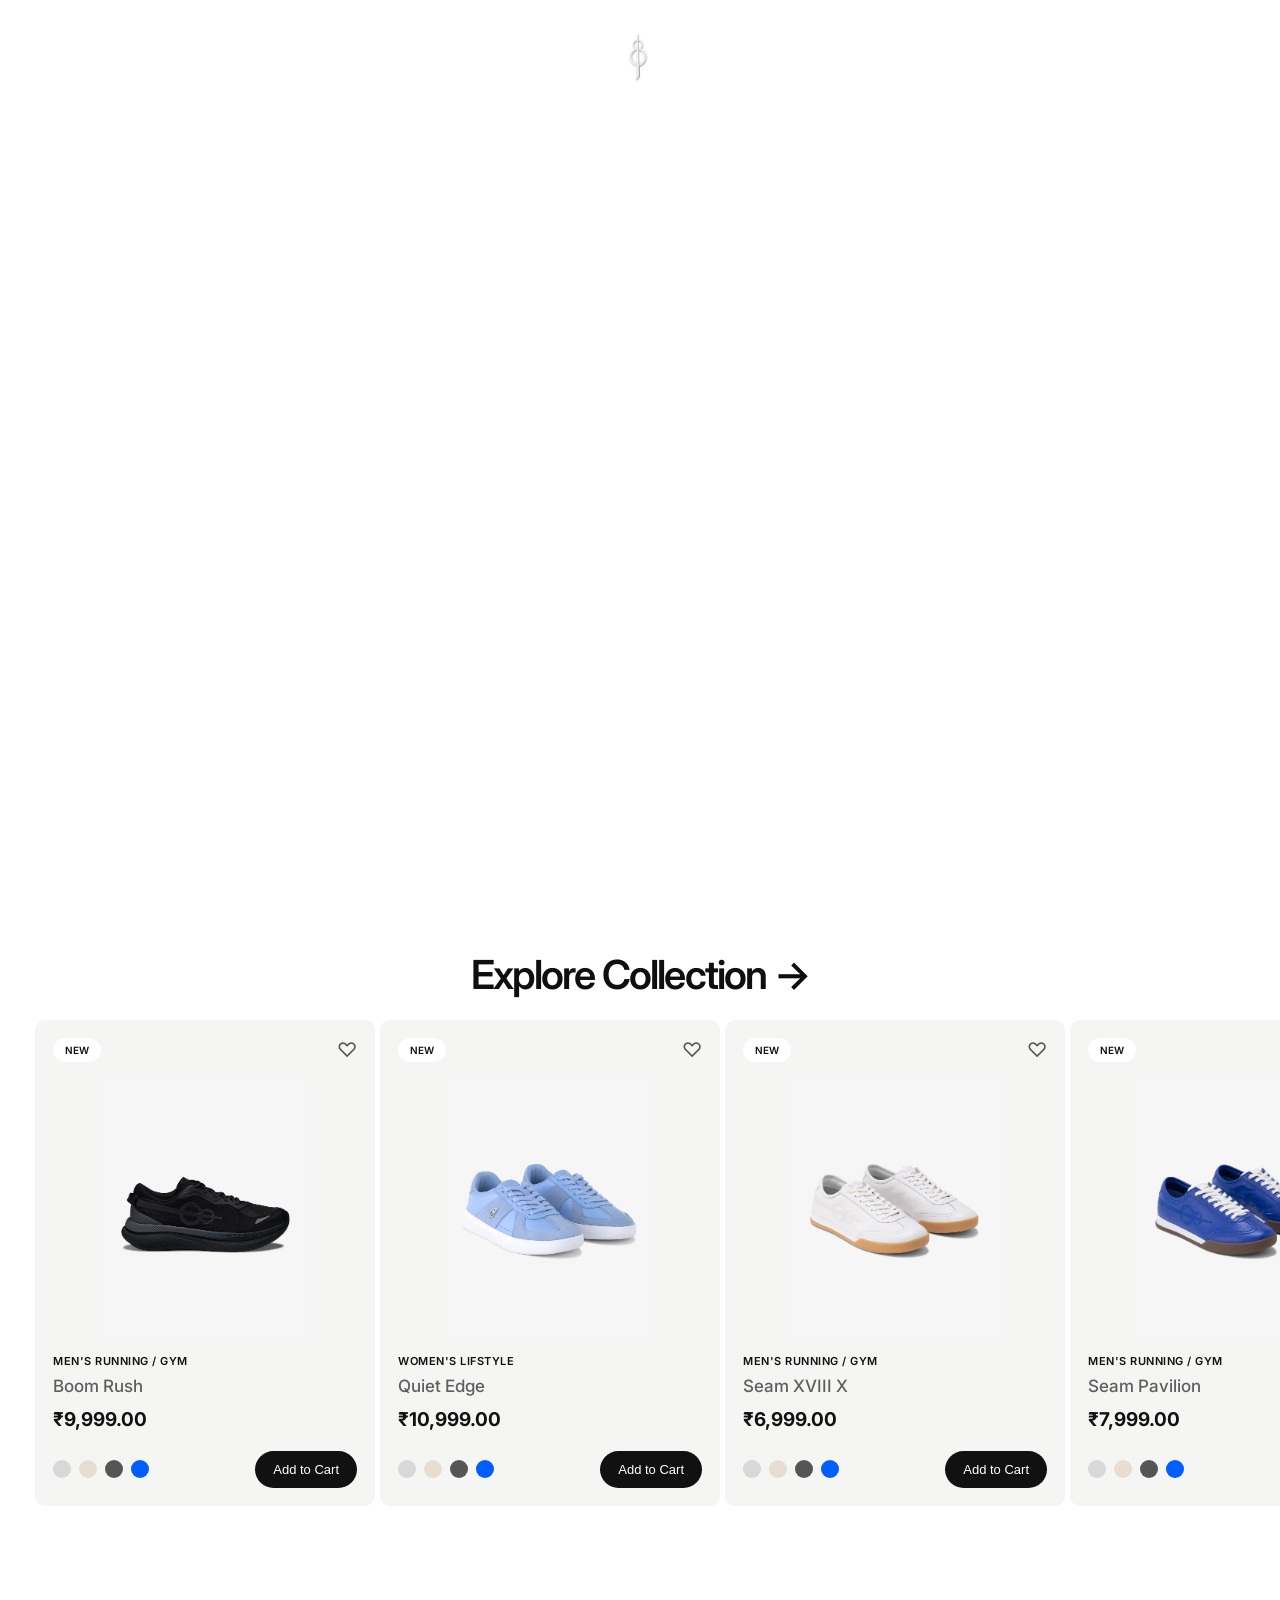
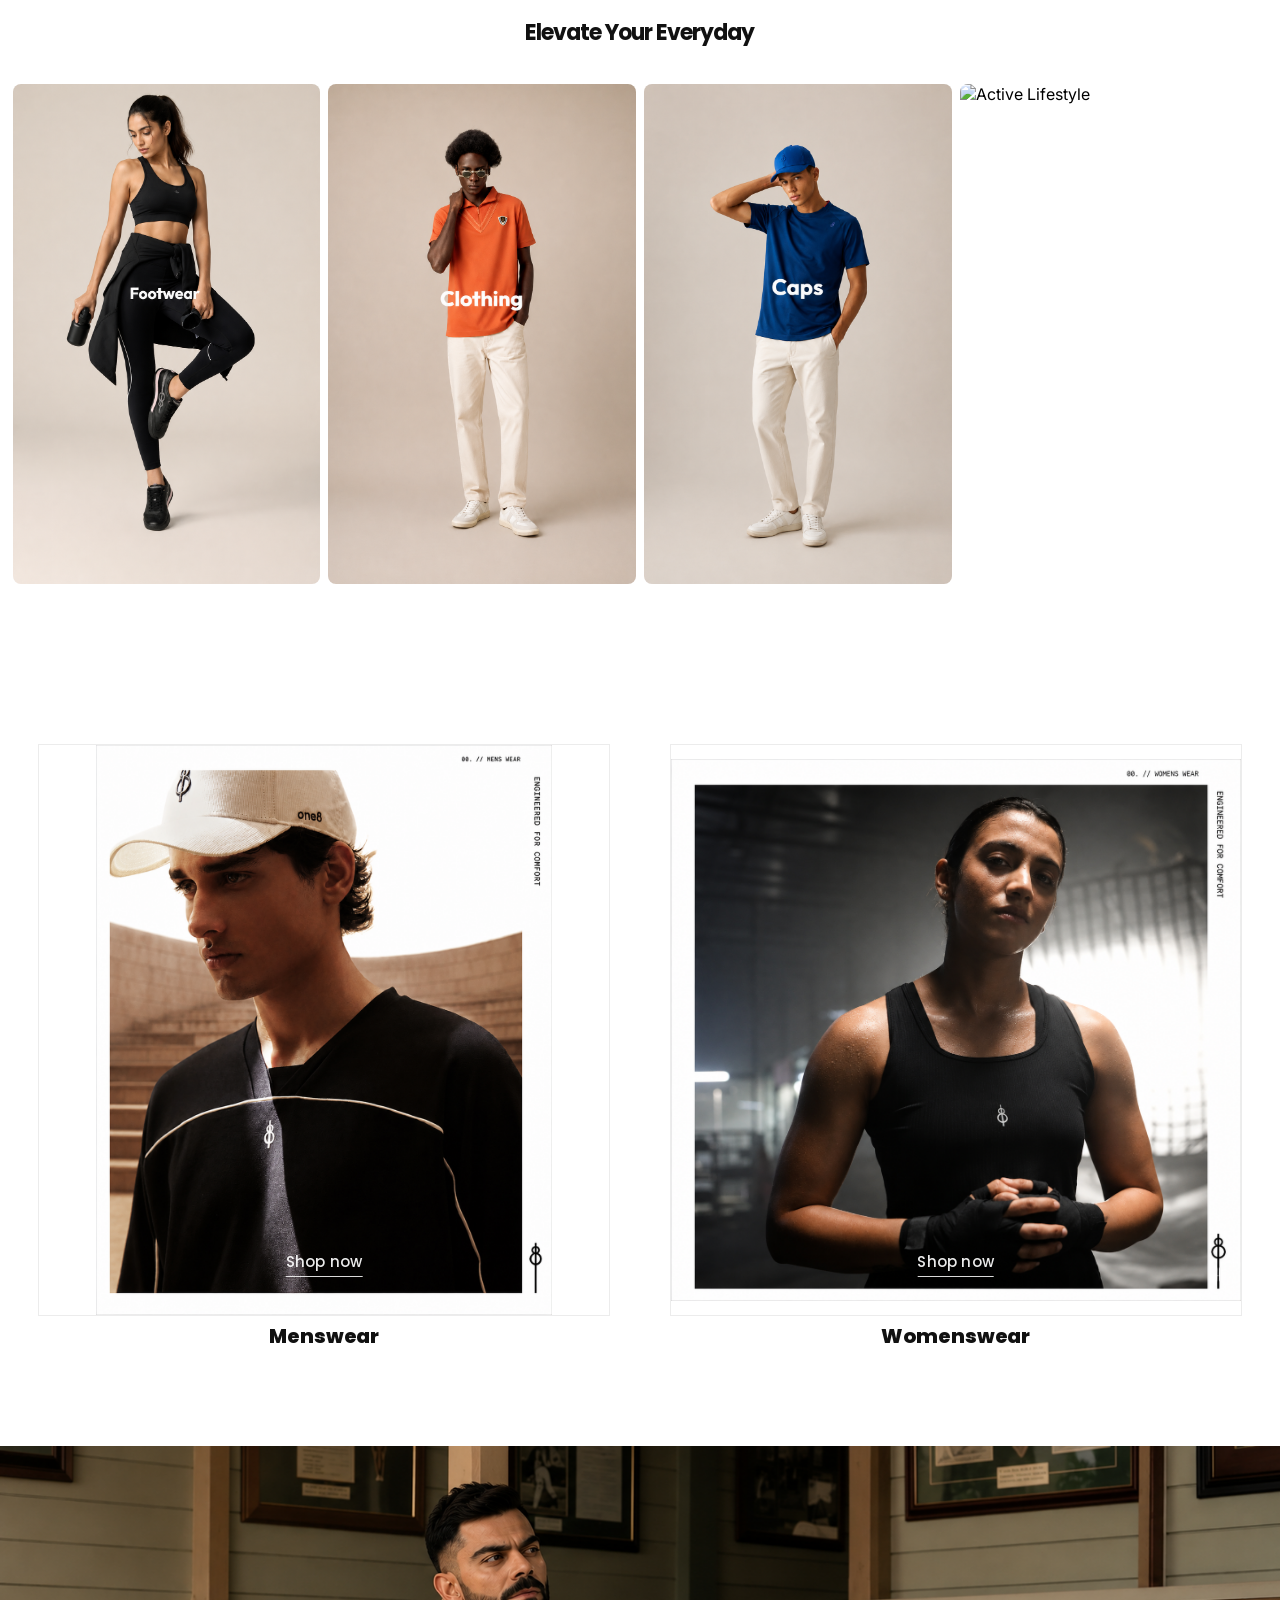
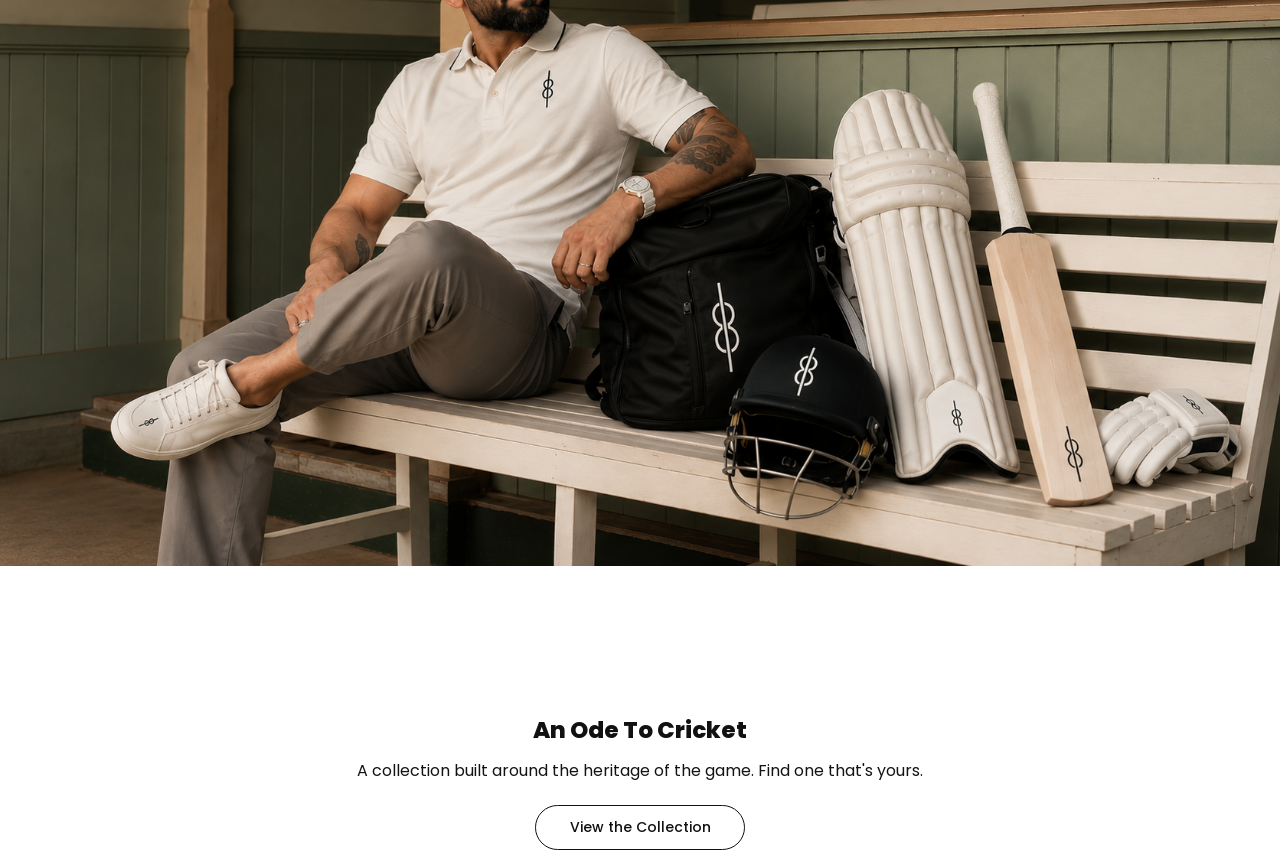
==== commit 836ee911: "feat(campaign): add category showcase and story section layout - Added premium Category Showcase sec" ====
--- a/index.html
+++ b/index.html
@@ -424,155 +424,6 @@
     
 
   </section>
-  <!-- =========================================
-                FOOTER
-========================================= -->
-
-<footer class="footer">
-
-    <div class="footer-top">
-
-        <div class="newsletter">
-
-            <h2>Join the one8 movement</h2>
-
-            <p>
-                Get exclusive drops, training tips, and stories that fuel your next breakthrough – straight to your inbox.
-            </p>
-
-        </div>
-
-        <div class="newsletter-form">
-
-            <div class="input-box">
-
-                <input
-                    type="email"
-                    placeholder="Enter your email address">
-
-            </div>
-
-            <button>
-                Join the newsletter
-            </button>
-
-        </div>
-
-    </div>
-
-    <!-- =========================================
-                    LINKS
-    ========================================= -->
-
-    <div class="footer-links">
-
-        <div class="footer-column">
-
-            <h4>Shop</h4>
-
-            <a href="#">An Ode to Cricket</a>
-            <a href="#">Active Lifestyle</a>
-            <a href="#">Cover Drive</a>
-            <a href="#">Hybrid Workout</a>
-
-        </div>
-
-        <div class="footer-column">
-
-            <h4>one8</h4>
-
-            <a href="#">About one8</a>
-
-        </div>
-
-        <div class="footer-column">
-
-            <h4>Customer Support</h4>
-
-            <a href="#">Contact Us</a>
-            <a href="#">Return & Exchange Portal</a>
-            <a href="#">FAQs</a>
-
-        </div>
-
-        <div class="footer-column">
-
-            <h4>Account</h4>
-
-            <a href="#">Log In</a>
-
-        </div>
-
-        <div class="footer-column">
-
-            <h4>Legal</h4>
-
-            <a href="#">Privacy Policy</a>
-            <a href="#">Terms Of Use</a>
-            <a href="#">Warranty Policy</a>
-            <a href="#">Return, Exchanges and Refund Policy</a>
-            <a href="#">Cookie Policy</a>
-
-        </div>
-
-        <div class="footer-column social-column">
-
-            <h4>Follow</h4>
-
-            <p>
-                Connect with us on our social channels
-            </p>
-
-            <div class="social-icons">
-
-                <a href="#">
-                    <img src="assets/logos/facebook.svg" alt="">
-                </a>
-
-                <a href="#">
-                    <img src="assets/logos/twitter.svg" alt="">
-                </a>
-
-                <a href="#">
-                    <img src="assets/logos/instagram.svg" alt="">
-                </a>
-
-                <a href="#">
-                    <img src="assets/logos/linkedin.svg" alt="">
-                </a>
-
-                <a href="#">
-                    <img src="assets/logos/youtube.svg" alt="">
-                </a>
-
-            </div>
-
-        </div>
-
-    </div>
-
-    <!-- =========================================
-                BOTTOM
-    ========================================= -->
-
-    <div class="footer-bottom">
-
-        <p>© one8 2026</p>
-
-        <div class="payment-icons">
-
-            <img src="assets/payments/amex.svg" alt="">
-            <img src="assets/payments/diners.svg" alt="">
-            <img src="assets/payments/mastercard.svg" alt="">
-            <img src="assets/payments/maestro.svg" alt="">
-            <img src="assets/payments/rupay.svg" alt="">
-            <img src="assets/payments/visa.svg" alt="">
-
-        </div>
-
-    </div>
-
-</footer>
   
 
   <script src="js/index.js"></script>
--- a/css/style.css
+++ b/css/style.css
@@ -823,7 +823,7 @@
 
 .cricket-image{
     width:100%;
-    height: 97vh;
+    height: 95vh;
     overflow:hidden;
 }
 
@@ -917,754 +917,5 @@
     background:#111;
     color:#fff;
 }
-/* =========================================
-            NEWSLETTER SECTION
-========================================= */
-
-.newsletter-section{
-
-    width:100%;
-
-    background:#1F1F1F;
-
-    padding:58px 56px 36px;
-
-    border-bottom:1px solid rgba(255,255,255,.10);
-
-}
-
-/* =========================================
-            TOP WRAPPER
-========================================= */
-
-.footer-top{
-
-    width:100%;
-
-    display:flex;
-
-    flex-direction:column;
-
-}
-
-/* =========================================
-            HEADING
-========================================= */
-
-.newsletter{
-
-    margin-bottom:42px;
-
-}
-
-.newsletter h2{
-
-    font-family:"Poppins",sans-serif;
-
-    font-size:30px;
-
-    font-weight:600;
-
-    color:#fff;
-
-    line-height:1.2;
-
-    letter-spacing:-.4px;
-
-    margin-bottom:12px;
-
-}
-
-.newsletter p{
-
-    width:650px;
-
-    max-width:100%;
-
-    font-family:"Poppins",sans-serif;
-
-    font-size:16px;
-
-    font-weight:400;
-
-    line-height:1.65;
-
-    color:rgba(255,255,255,.78);
-
-}
-
-/* =========================================
-            INPUT ROW
-========================================= */
-
-.newsletter-form{
-
-    display:grid;
-
-    grid-template-columns:minmax(0,1fr) 225px;
-
-    gap:34px;
-
-    align-items:center;
-
-}
-
-/* =========================================
-            INPUT
-========================================= */
-
-.input-box{
-
-    width:100%;
-
-    border-bottom:1px solid rgba(255,255,255,.25);
-
-    padding-bottom:16px;
-
-}
-
-.input-box input{
-
-    width:100%;
-
-    border:none;
-
-    outline:none;
-
-    background:transparent;
-
-    font-family:"Poppins",sans-serif;
-
-    font-size:48px;
-
-    font-weight:600;
-
-    letter-spacing:-1.6px;
-
-    color:#fff;
-
-}
-
-.input-box input::placeholder{
-
-    color:#fff;
-
-    opacity:1;
-
-}
-
-.input-box input:focus::placeholder{
-
-    opacity:.45;
-
-}
-
-/* =========================================
-            BUTTON
-========================================= */
-
-.newsletter-form button{
-
-    width:225px;
-
-    height:54px;
-
-    border:none;
-
-    border-radius:999px;
-
-    background:#18E8EF;
-
-    color:#111;
-
-    font-family:"Poppins",sans-serif;
-
-    font-size:15px;
-
-    font-weight:600;
-
-    cursor:pointer;
-
-    transition:.3s;
-
-}
-
-.newsletter-form button:hover{
-
-    background:#2CEEF4;
-
-    transform:translateY(-2px);
-
-}
-/* =========================================
-                FOOTER
-========================================= */
-
-.footer{
-
-    width:100%;
-
-    background:#1F1F1F;
-
-    overflow:hidden;
-
-}
-
-/* =========================================
-            FOOTER GRID
-========================================= */
-
-.footer-links{
-
-    width:100%;
-
-    display:grid;
-
-    grid-template-columns:
-        1.25fr
-        .90fr
-        1.25fr
-        .90fr
-        1.35fr
-        1.45fr;
-
-    column-gap:52px;
-
-    padding:36px 56px 48px;
-
-    border-bottom:1px solid rgba(255,255,255,.10);
-
-}
-
-/* =========================================
-                COLUMN
-========================================= */
-
-.footer-column{
-
-    display:flex;
-
-    flex-direction:column;
-
-    align-self:flex-start;
-
-}
-
-/* =========================================
-            COLUMN TITLE
-========================================= */
-
-.footer-column h4{
-
-    font-family:"Poppins",sans-serif;
-
-    font-size:17px;
-
-    font-weight:600;
-
-    color:#fff;
-
-    margin:0 0 22px;
-
-}
-
-/* =========================================
-                LINKS
-========================================= */
-
-.footer-column a{
-
-    position:relative;
-
-    width:fit-content;
-
-    text-decoration:none;
-
-    font-family:"Poppins",sans-serif;
-
-    font-size:15px;
-
-    font-weight:400;
-
-    line-height:2;
-
-    color:rgba(255,255,255,.82);
-
-    transition:.3s;
-
-}
-
-.footer-column a:hover{
-
-    color:#fff;
-
-}
-
-.footer-column a::after{
-
-    content:"";
-
-    position:absolute;
-
-    left:0;
-
-    bottom:-2px;
-
-    width:0;
-
-    height:1px;
-
-    background:#fff;
-
-    transition:.3s;
-
-}
-
-.footer-column a:hover::after{
-
-    width:100%;
-
-}
-
-/* =========================================
-            COLUMN WIDTHS
-========================================= */
-
-.footer-column:nth-child(1){
-
-    min-width:170px;
-
-}
-
-.footer-column:nth-child(2){
-
-    min-width:110px;
-
-}
-
-.footer-column:nth-child(3){
-
-    min-width:220px;
-
-}
-
-.footer-column:nth-child(4){
-
-    min-width:110px;
-
-}
-
-.footer-column:nth-child(5){
-
-    min-width:220px;
-
-}
-/* =========================================
-            FOLLOW SECTION
-========================================= */
-
-.social-column{
-
-    border-left:1px solid rgba(255,255,255,.10);
-
-    padding-left:42px;
-
-    margin-left:10px;
-
-    display:flex;
-
-    flex-direction:column;
-
-    justify-content:flex-start;
-
-}
-
-.social-column h4{
-
-    font-family:"Poppins",sans-serif;
-
-    font-size:17px;
-
-    font-weight:600;
-
-    color:#fff;
-
-    margin:0 0 18px;
-
-}
-
-.social-column p{
-
-    width:220px;
-
-    font-family:"Poppins",sans-serif;
-
-    font-size:15px;
-
-    font-weight:400;
-
-    line-height:1.75;
-
-    color:rgba(255,255,255,.82);
-
-    margin:0 0 28px;
-
-}
-
-/* =========================================
-            SOCIAL ICONS
-========================================= */
-
-.social-icons{
-
-    display:flex;
-
-    align-items:center;
-
-    gap:14px;
-
-}
-
-.social-icons a{
-
-    width:38px;
-
-    height:38px;
-
-    display:flex;
-
-    justify-content:center;
-
-    align-items:center;
-
-    border-radius:50%;
-
-    background:#fff;
-
-    text-decoration:none;
-
-    transition:all .3s ease;
-
-}
-
-.social-icons a:hover{
-
-    background:#18E8EF;
-
-    transform:translateY(-2px);
-
-}
-
-.social-icons img{
-
-    width:18px;
-
-    height:18px;
-
-    object-fit:contain;
-
-    transition:.3s ease;
-
-}
-
-.social-icons a:hover img{
-
-    transform:scale(.9);
-
-    filter:brightness(0);
-
-}
-
-/* Individual icon sizing */
-
-.social-icons a:nth-child(1) img{
-
-    width:10px;
-
-}
-
-.social-icons a:nth-child(2) img{
-
-    width:17px;
-
-}
-
-.social-icons a:nth-child(3) img{
-
-    width:17px;
-
-}
-
-.social-icons a:nth-child(4) img{
-
-    width:16px;
-
-}
-
-.social-icons a:nth-child(5) img{
-
-    width:18px;
-
-}
-/* =========================================
-            FOOTER BOTTOM
-========================================= */
-
-.footer-bottom{
-
-    width:100%;
-
-    height:72px;
-
-    display:flex;
-
-    justify-content:space-between;
-
-    align-items:center;
-
-    padding:0 56px;
-
-    background:#1F1F1F;
-
-}
-
-/* =========================================
-            COPYRIGHT
-========================================= */
-
-.footer-bottom p{
-
-    font-family:"Poppins",sans-serif;
-
-    font-size:14px;
-
-    font-weight:400;
-
-    color:rgba(255,255,255,.72);
-
-    margin:0;
-
-}
-
-/* =========================================
-            PAYMENT WRAPPER
-========================================= */
-
-.payment-icons{
-
-    display:flex;
-
-    align-items:center;
-
-    gap:10px;
-
-}
-
-/* =========================================
-            PAYMENT ICONS
-========================================= */
-
-.payment-icons img{
-
-    display:block;
-
-    width:auto;
-
-    height:28px;
-
-    object-fit:contain;
-
-    transition:.3s ease;
-
-    opacity:.98;
-
-}
-
-.payment-icons img:hover{
-
-    transform:translateY(-2px);
-
-    opacity:1;
-
-}
-
-/* =========================================
-        INDIVIDUAL ICON HEIGHTS
-========================================= */
-
-.payment-icons img:nth-child(1){
-
-    height:26px;
-
-}
-
-.payment-icons img:nth-child(2){
-
-    height:26px;
-
-}
-
-.payment-icons img:nth-child(3){
-
-    height:27px;
-
-}
-
-.payment-icons img:nth-child(4){
-
-    height:26px;
-
-}
-
-.payment-icons img:nth-child(5){
-
-    height:25px;
-
-}
-
-.payment-icons img:nth-child(6){
-
-    height:26px;
-
-}
-/* =========================================
-            PREMIUM POLISH
-========================================= */
-
-/* Smooth Rendering */
-
-.newsletter h2,
-.footer-column h4,
-.footer-column a,
-.footer-bottom p,
-.newsletter-form button{
-
-    -webkit-font-smoothing:antialiased;
-
-    text-rendering:optimizeLegibility;
-
-}
-
-/* =========================================
-            INPUT
-========================================= */
-
-.input-box{
-
-    transition:border-color .35s ease;
-
-}
-
-.input-box:hover{
-
-    border-bottom-color:rgba(255,255,255,.45);
-
-}
-
-.input-box:focus-within{
-
-    border-bottom-color:#18E8EF;
-
-}
-
-.input-box input{
-
-    caret-color:#18E8EF;
-
-}
-
-.input-box input::placeholder{
-
-    transition:opacity .3s ease;
-
-}
-
-.input-box input:focus::placeholder{
-
-    opacity:.4;
-
-}
-
-/* =========================================
-            BUTTON
-========================================= */
-
-.newsletter-form button{
-
-    box-shadow:none;
-
-}
-
-.newsletter-form button:hover{
-
-    background:#25EEF4;
-
-    box-shadow:0 10px 28px rgba(24,232,239,.18);
-
-}
-
-.newsletter-form button:active{
-
-    transform:scale(.98);
-
-}
-
-/* =========================================
-            LINKS
-========================================= */
-
-.footer-column a{
-
-    transition:color .25s ease;
-
-}
-
-.footer-column a:hover{
-
-    color:#fff;
-
-}
-
-/* =========================================
-            SOCIAL
-========================================= */
-
-.social-icons a{
-
-    box-shadow:none;
-
-}
-
-.social-icons a:hover{
-
-    box-shadow:0 8px 18px rgba(24,232,239,.22);
-
-}
-
-/* =========================================
-            PAYMENT
-========================================= */
-
-.payment-icons img{
-
-    transition:transform .25s ease, opacity .25s ease;
-
-}
-
-.payment-icons img:hover{
-
-    transform:translateY(-2px);
-
-}
-
-/* =========================================
-            DESKTOP FIX
-========================================= */
-
-.newsletter-section,
-.footer,
-.footer-bottom{
-
-    min-width:1280px;
-
-}+
+
--- a/css/style.css
+++ b/css/style.css
@@ -823,7 +823,7 @@
 
 .cricket-image{
     width:100%;
-    height: 97vh;
+    height: 95vh;
     overflow:hidden;
 }
 
@@ -917,754 +917,5 @@
     background:#111;
     color:#fff;
 }
-/* =========================================
-            NEWSLETTER SECTION
-========================================= */
-
-.newsletter-section{
-
-    width:100%;
-
-    background:#1F1F1F;
-
-    padding:58px 56px 36px;
-
-    border-bottom:1px solid rgba(255,255,255,.10);
-
-}
-
-/* =========================================
-            TOP WRAPPER
-========================================= */
-
-.footer-top{
-
-    width:100%;
-
-    display:flex;
-
-    flex-direction:column;
-
-}
-
-/* =========================================
-            HEADING
-========================================= */
-
-.newsletter{
-
-    margin-bottom:42px;
-
-}
-
-.newsletter h2{
-
-    font-family:"Poppins",sans-serif;
-
-    font-size:30px;
-
-    font-weight:600;
-
-    color:#fff;
-
-    line-height:1.2;
-
-    letter-spacing:-.4px;
-
-    margin-bottom:12px;
-
-}
-
-.newsletter p{
-
-    width:650px;
-
-    max-width:100%;
-
-    font-family:"Poppins",sans-serif;
-
-    font-size:16px;
-
-    font-weight:400;
-
-    line-height:1.65;
-
-    color:rgba(255,255,255,.78);
-
-}
-
-/* =========================================
-            INPUT ROW
-========================================= */
-
-.newsletter-form{
-
-    display:grid;
-
-    grid-template-columns:minmax(0,1fr) 225px;
-
-    gap:34px;
-
-    align-items:center;
-
-}
-
-/* =========================================
-            INPUT
-========================================= */
-
-.input-box{
-
-    width:100%;
-
-    border-bottom:1px solid rgba(255,255,255,.25);
-
-    padding-bottom:16px;
-
-}
-
-.input-box input{
-
-    width:100%;
-
-    border:none;
-
-    outline:none;
-
-    background:transparent;
-
-    font-family:"Poppins",sans-serif;
-
-    font-size:48px;
-
-    font-weight:600;
-
-    letter-spacing:-1.6px;
-
-    color:#fff;
-
-}
-
-.input-box input::placeholder{
-
-    color:#fff;
-
-    opacity:1;
-
-}
-
-.input-box input:focus::placeholder{
-
-    opacity:.45;
-
-}
-
-/* =========================================
-            BUTTON
-========================================= */
-
-.newsletter-form button{
-
-    width:225px;
-
-    height:54px;
-
-    border:none;
-
-    border-radius:999px;
-
-    background:#18E8EF;
-
-    color:#111;
-
-    font-family:"Poppins",sans-serif;
-
-    font-size:15px;
-
-    font-weight:600;
-
-    cursor:pointer;
-
-    transition:.3s;
-
-}
-
-.newsletter-form button:hover{
-
-    background:#2CEEF4;
-
-    transform:translateY(-2px);
-
-}
-/* =========================================
-                FOOTER
-========================================= */
-
-.footer{
-
-    width:100%;
-
-    background:#1F1F1F;
-
-    overflow:hidden;
-
-}
-
-/* =========================================
-            FOOTER GRID
-========================================= */
-
-.footer-links{
-
-    width:100%;
-
-    display:grid;
-
-    grid-template-columns:
-        1.25fr
-        .90fr
-        1.25fr
-        .90fr
-        1.35fr
-        1.45fr;
-
-    column-gap:52px;
-
-    padding:36px 56px 48px;
-
-    border-bottom:1px solid rgba(255,255,255,.10);
-
-}
-
-/* =========================================
-                COLUMN
-========================================= */
-
-.footer-column{
-
-    display:flex;
-
-    flex-direction:column;
-
-    align-self:flex-start;
-
-}
-
-/* =========================================
-            COLUMN TITLE
-========================================= */
-
-.footer-column h4{
-
-    font-family:"Poppins",sans-serif;
-
-    font-size:17px;
-
-    font-weight:600;
-
-    color:#fff;
-
-    margin:0 0 22px;
-
-}
-
-/* =========================================
-                LINKS
-========================================= */
-
-.footer-column a{
-
-    position:relative;
-
-    width:fit-content;
-
-    text-decoration:none;
-
-    font-family:"Poppins",sans-serif;
-
-    font-size:15px;
-
-    font-weight:400;
-
-    line-height:2;
-
-    color:rgba(255,255,255,.82);
-
-    transition:.3s;
-
-}
-
-.footer-column a:hover{
-
-    color:#fff;
-
-}
-
-.footer-column a::after{
-
-    content:"";
-
-    position:absolute;
-
-    left:0;
-
-    bottom:-2px;
-
-    width:0;
-
-    height:1px;
-
-    background:#fff;
-
-    transition:.3s;
-
-}
-
-.footer-column a:hover::after{
-
-    width:100%;
-
-}
-
-/* =========================================
-            COLUMN WIDTHS
-========================================= */
-
-.footer-column:nth-child(1){
-
-    min-width:170px;
-
-}
-
-.footer-column:nth-child(2){
-
-    min-width:110px;
-
-}
-
-.footer-column:nth-child(3){
-
-    min-width:220px;
-
-}
-
-.footer-column:nth-child(4){
-
-    min-width:110px;
-
-}
-
-.footer-column:nth-child(5){
-
-    min-width:220px;
-
-}
-/* =========================================
-            FOLLOW SECTION
-========================================= */
-
-.social-column{
-
-    border-left:1px solid rgba(255,255,255,.10);
-
-    padding-left:42px;
-
-    margin-left:10px;
-
-    display:flex;
-
-    flex-direction:column;
-
-    justify-content:flex-start;
-
-}
-
-.social-column h4{
-
-    font-family:"Poppins",sans-serif;
-
-    font-size:17px;
-
-    font-weight:600;
-
-    color:#fff;
-
-    margin:0 0 18px;
-
-}
-
-.social-column p{
-
-    width:220px;
-
-    font-family:"Poppins",sans-serif;
-
-    font-size:15px;
-
-    font-weight:400;
-
-    line-height:1.75;
-
-    color:rgba(255,255,255,.82);
-
-    margin:0 0 28px;
-
-}
-
-/* =========================================
-            SOCIAL ICONS
-========================================= */
-
-.social-icons{
-
-    display:flex;
-
-    align-items:center;
-
-    gap:14px;
-
-}
-
-.social-icons a{
-
-    width:38px;
-
-    height:38px;
-
-    display:flex;
-
-    justify-content:center;
-
-    align-items:center;
-
-    border-radius:50%;
-
-    background:#fff;
-
-    text-decoration:none;
-
-    transition:all .3s ease;
-
-}
-
-.social-icons a:hover{
-
-    background:#18E8EF;
-
-    transform:translateY(-2px);
-
-}
-
-.social-icons img{
-
-    width:18px;
-
-    height:18px;
-
-    object-fit:contain;
-
-    transition:.3s ease;
-
-}
-
-.social-icons a:hover img{
-
-    transform:scale(.9);
-
-    filter:brightness(0);
-
-}
-
-/* Individual icon sizing */
-
-.social-icons a:nth-child(1) img{
-
-    width:10px;
-
-}
-
-.social-icons a:nth-child(2) img{
-
-    width:17px;
-
-}
-
-.social-icons a:nth-child(3) img{
-
-    width:17px;
-
-}
-
-.social-icons a:nth-child(4) img{
-
-    width:16px;
-
-}
-
-.social-icons a:nth-child(5) img{
-
-    width:18px;
-
-}
-/* =========================================
-            FOOTER BOTTOM
-========================================= */
-
-.footer-bottom{
-
-    width:100%;
-
-    height:72px;
-
-    display:flex;
-
-    justify-content:space-between;
-
-    align-items:center;
-
-    padding:0 56px;
-
-    background:#1F1F1F;
-
-}
-
-/* =========================================
-            COPYRIGHT
-========================================= */
-
-.footer-bottom p{
-
-    font-family:"Poppins",sans-serif;
-
-    font-size:14px;
-
-    font-weight:400;
-
-    color:rgba(255,255,255,.72);
-
-    margin:0;
-
-}
-
-/* =========================================
-            PAYMENT WRAPPER
-========================================= */
-
-.payment-icons{
-
-    display:flex;
-
-    align-items:center;
-
-    gap:10px;
-
-}
-
-/* =========================================
-            PAYMENT ICONS
-========================================= */
-
-.payment-icons img{
-
-    display:block;
-
-    width:auto;
-
-    height:28px;
-
-    object-fit:contain;
-
-    transition:.3s ease;
-
-    opacity:.98;
-
-}
-
-.payment-icons img:hover{
-
-    transform:translateY(-2px);
-
-    opacity:1;
-
-}
-
-/* =========================================
-        INDIVIDUAL ICON HEIGHTS
-========================================= */
-
-.payment-icons img:nth-child(1){
-
-    height:26px;
-
-}
-
-.payment-icons img:nth-child(2){
-
-    height:26px;
-
-}
-
-.payment-icons img:nth-child(3){
-
-    height:27px;
-
-}
-
-.payment-icons img:nth-child(4){
-
-    height:26px;
-
-}
-
-.payment-icons img:nth-child(5){
-
-    height:25px;
-
-}
-
-.payment-icons img:nth-child(6){
-
-    height:26px;
-
-}
-/* =========================================
-            PREMIUM POLISH
-========================================= */
-
-/* Smooth Rendering */
-
-.newsletter h2,
-.footer-column h4,
-.footer-column a,
-.footer-bottom p,
-.newsletter-form button{
-
-    -webkit-font-smoothing:antialiased;
-
-    text-rendering:optimizeLegibility;
-
-}
-
-/* =========================================
-            INPUT
-========================================= */
-
-.input-box{
-
-    transition:border-color .35s ease;
-
-}
-
-.input-box:hover{
-
-    border-bottom-color:rgba(255,255,255,.45);
-
-}
-
-.input-box:focus-within{
-
-    border-bottom-color:#18E8EF;
-
-}
-
-.input-box input{
-
-    caret-color:#18E8EF;
-
-}
-
-.input-box input::placeholder{
-
-    transition:opacity .3s ease;
-
-}
-
-.input-box input:focus::placeholder{
-
-    opacity:.4;
-
-}
-
-/* =========================================
-            BUTTON
-========================================= */
-
-.newsletter-form button{
-
-    box-shadow:none;
-
-}
-
-.newsletter-form button:hover{
-
-    background:#25EEF4;
-
-    box-shadow:0 10px 28px rgba(24,232,239,.18);
-
-}
-
-.newsletter-form button:active{
-
-    transform:scale(.98);
-
-}
-
-/* =========================================
-            LINKS
-========================================= */
-
-.footer-column a{
-
-    transition:color .25s ease;
-
-}
-
-.footer-column a:hover{
-
-    color:#fff;
-
-}
-
-/* =========================================
-            SOCIAL
-========================================= */
-
-.social-icons a{
-
-    box-shadow:none;
-
-}
-
-.social-icons a:hover{
-
-    box-shadow:0 8px 18px rgba(24,232,239,.22);
-
-}
-
-/* =========================================
-            PAYMENT
-========================================= */
-
-.payment-icons img{
-
-    transition:transform .25s ease, opacity .25s ease;
-
-}
-
-.payment-icons img:hover{
-
-    transform:translateY(-2px);
-
-}
-
-/* =========================================
-            DESKTOP FIX
-========================================= */
-
-.newsletter-section,
-.footer,
-.footer-bottom{
-
-    min-width:1280px;
-
-}+
+
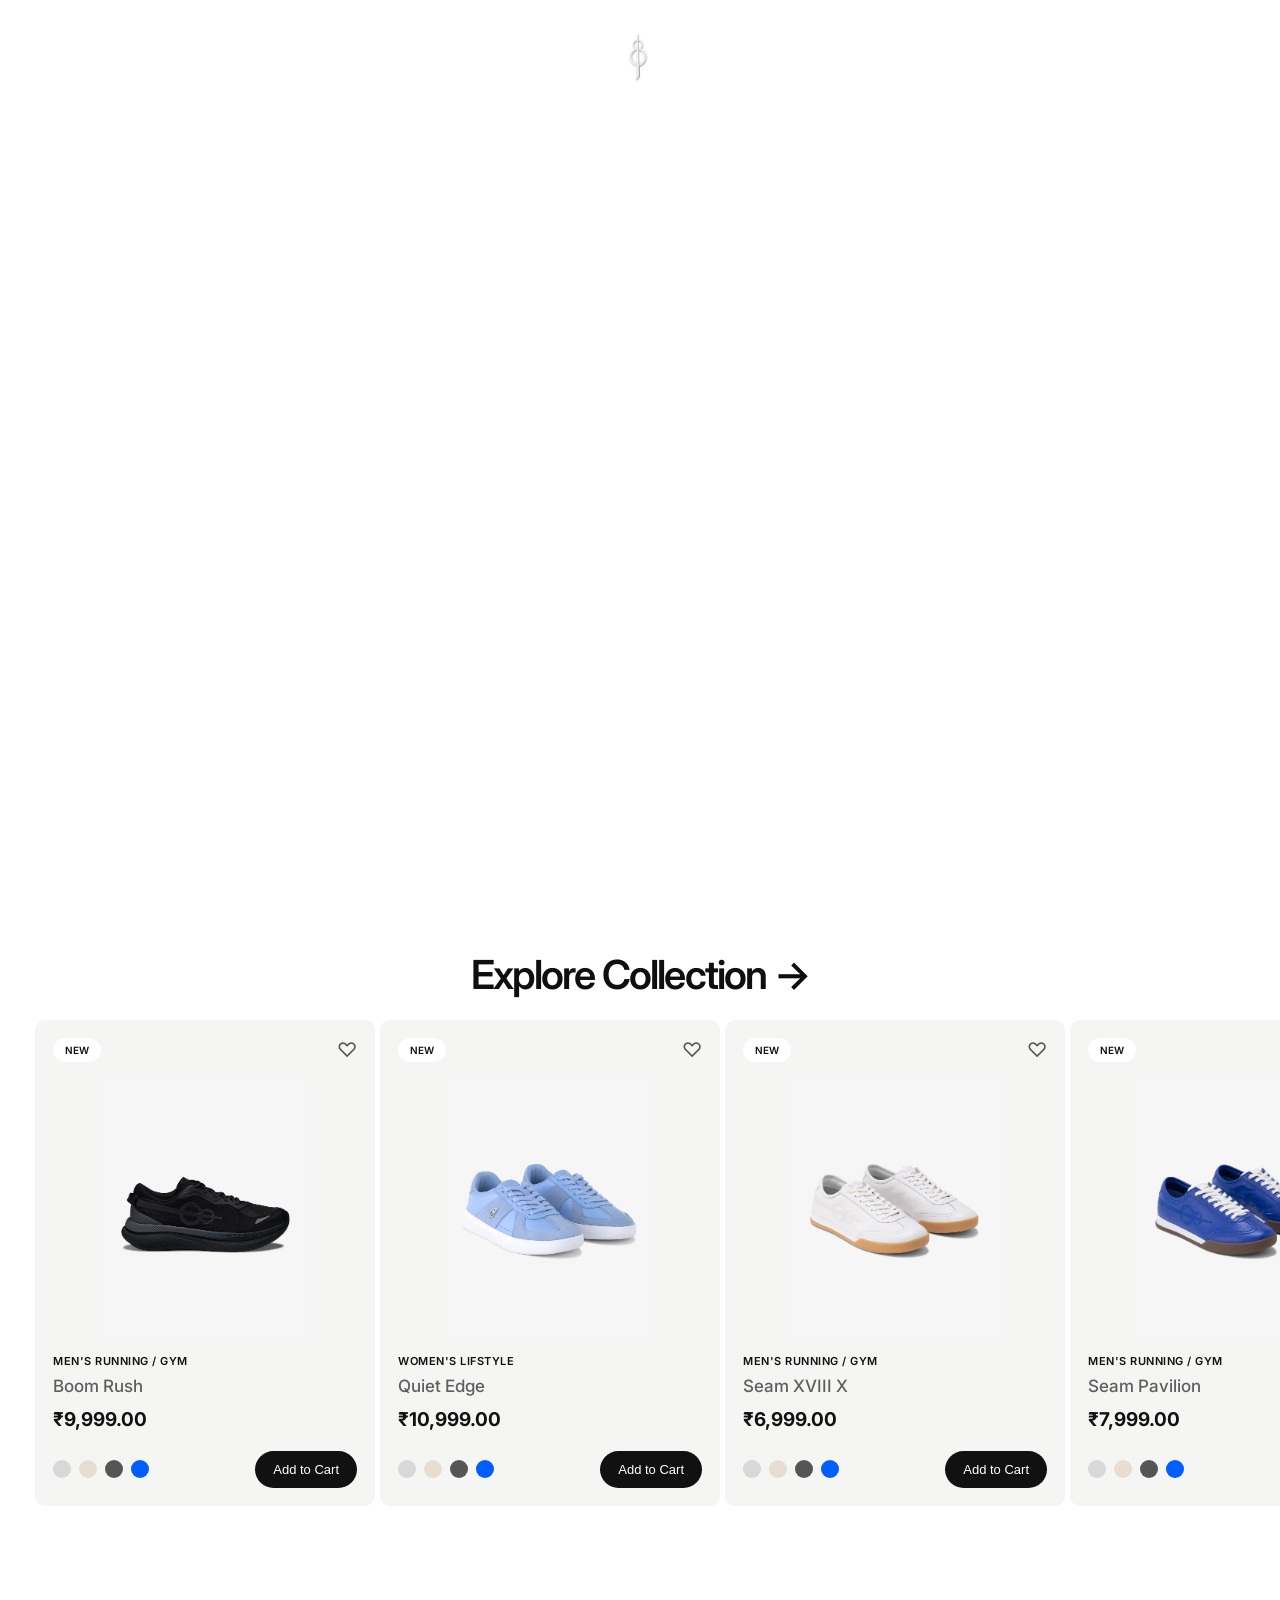
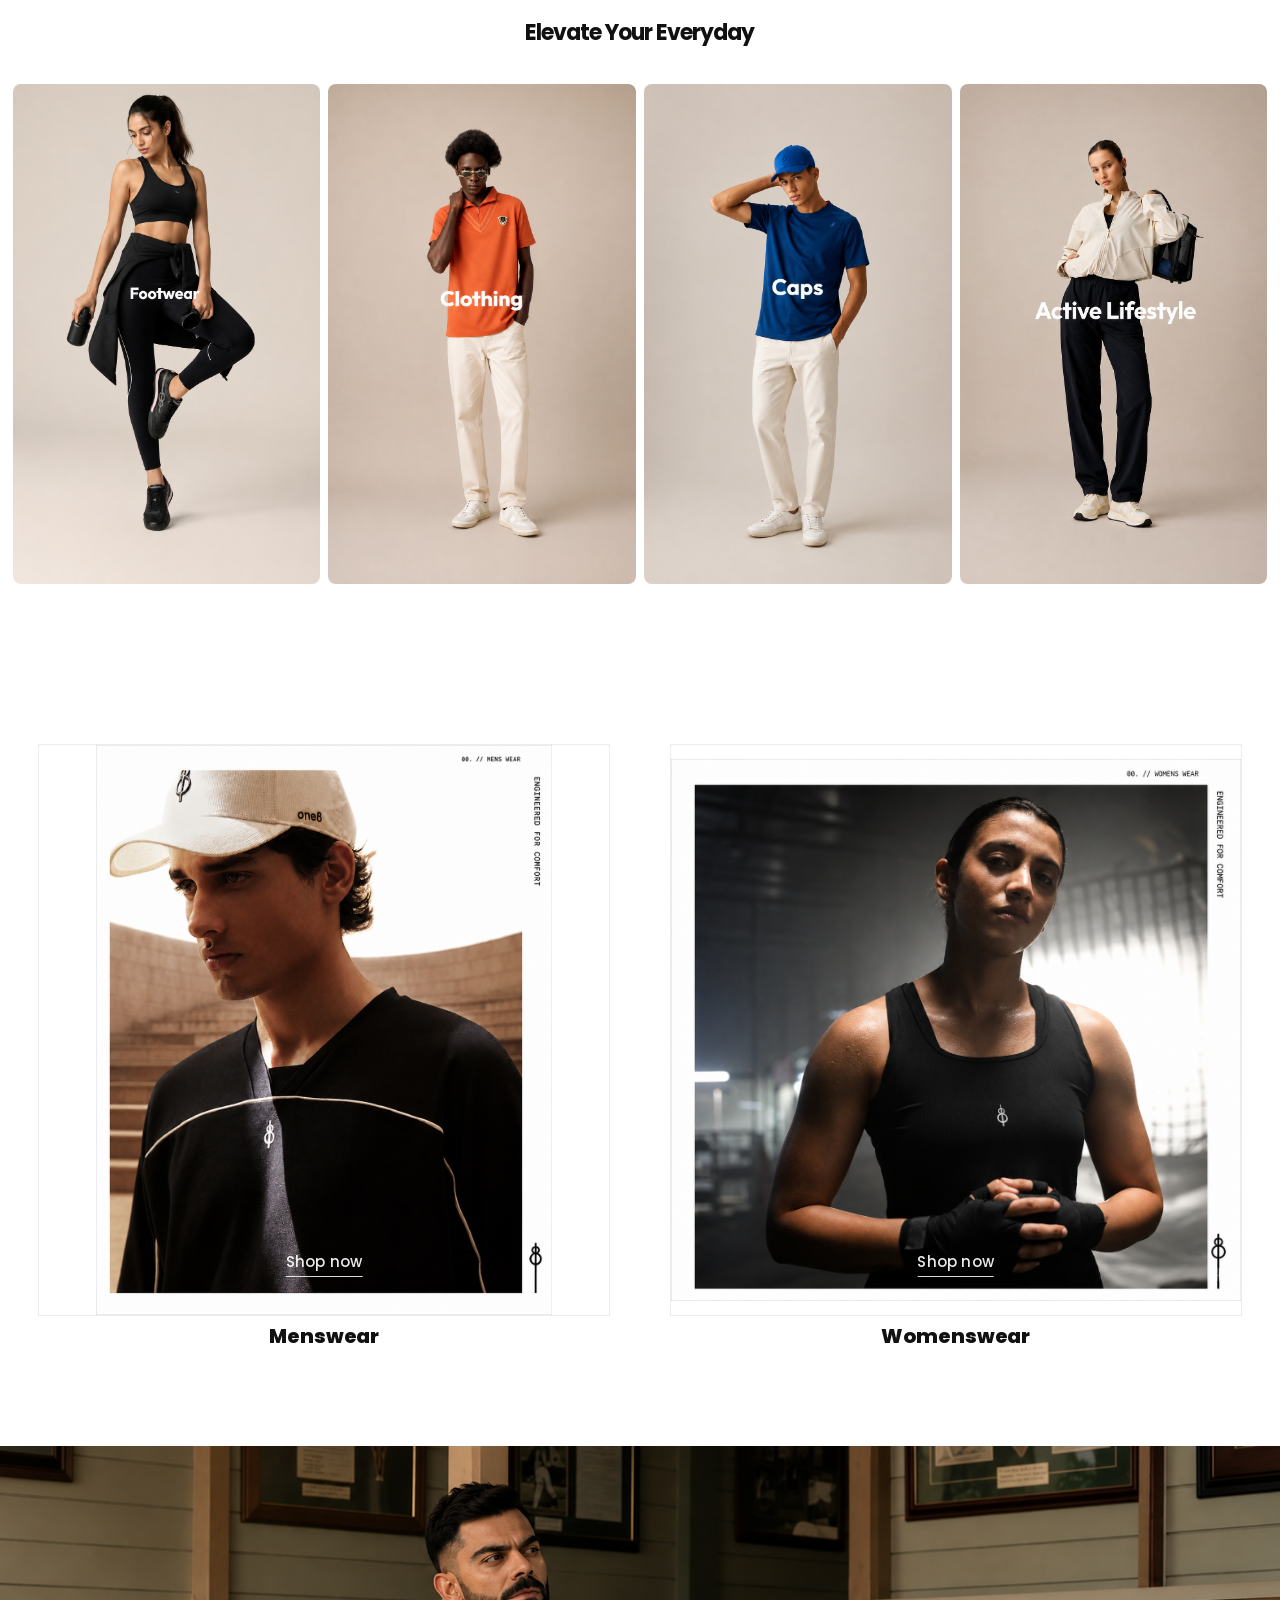
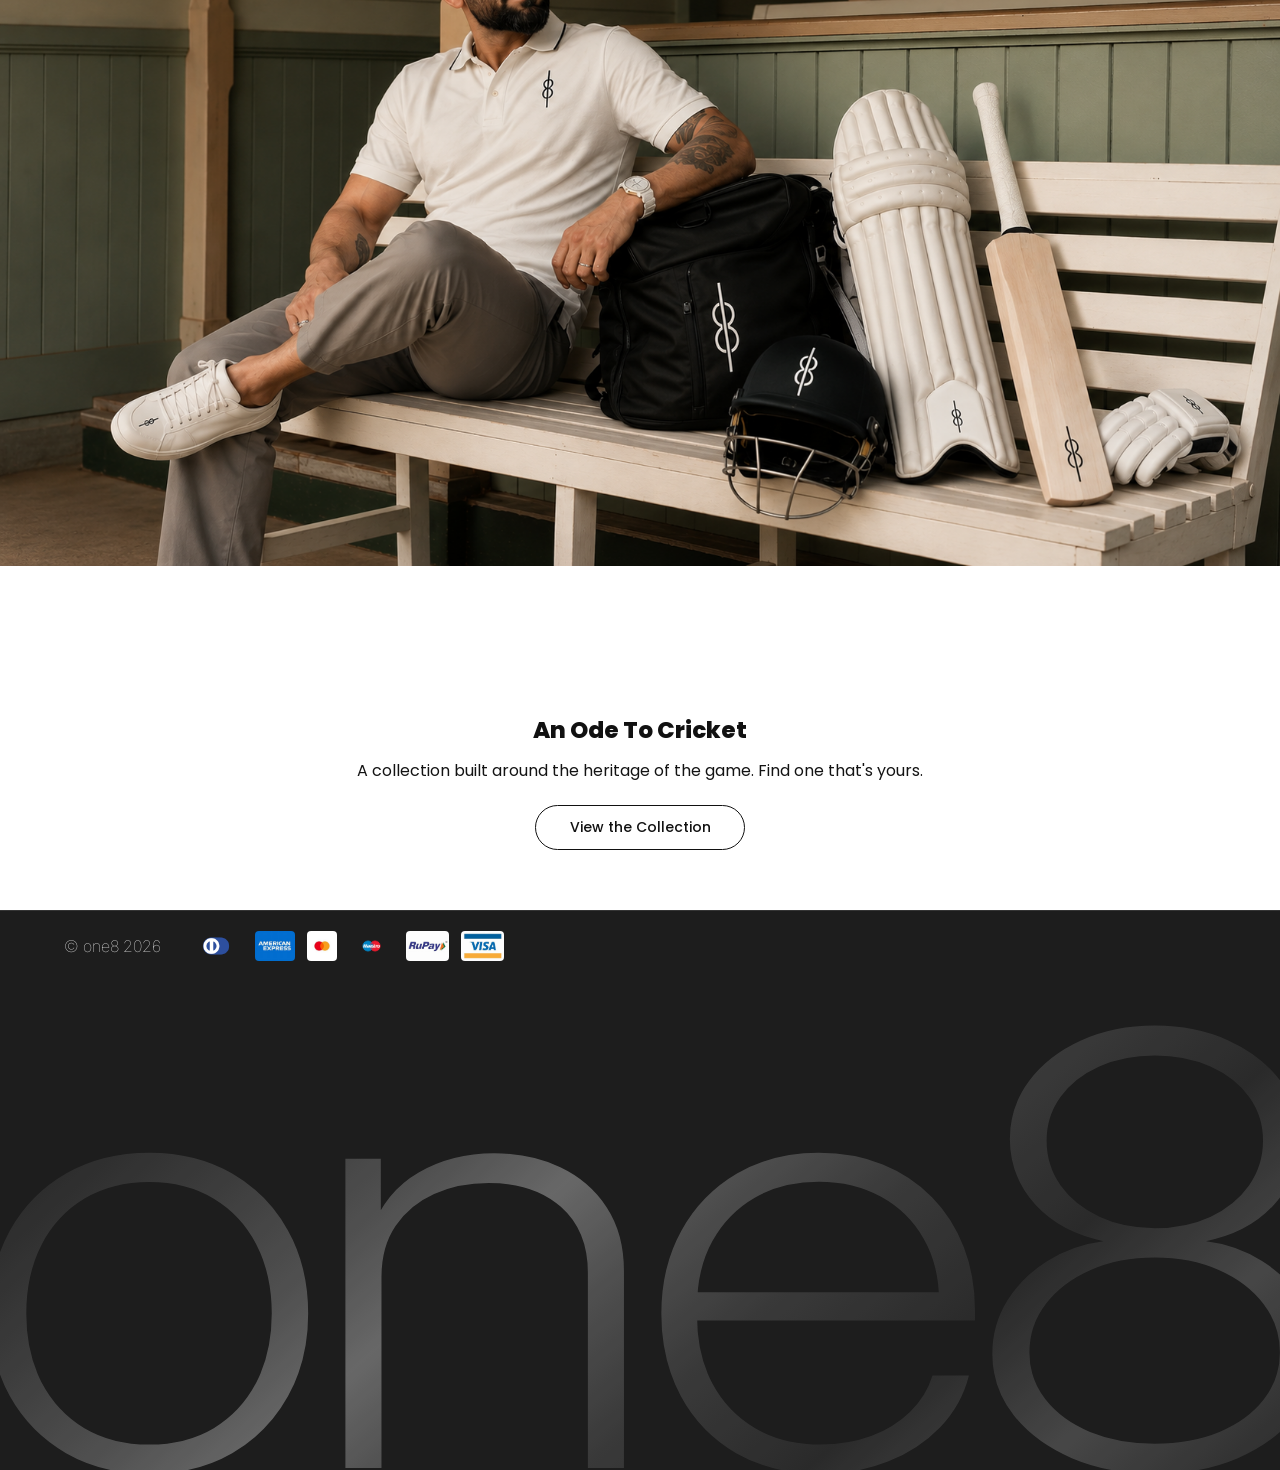
==== commit 4743aabe: "feat: add premium footer with metallic one8 branding" ====
--- a/index.html
+++ b/index.html
@@ -7,7 +7,7 @@
   <meta name="viewport" content="width=device-width, initial-scale=1.0" />
 
   <!-- Page Title -->
-  <title>One-8</title>
+  <title>One8</title>
 
   <!-- External CSS -->
   <link rel="stylesheet" href="css/style.css" />
@@ -424,7 +424,31 @@
     
 
   </section>
-  
+
+<footer class="footer">
+
+    <div class="footer-top">
+
+        <p>© one8 2026</p>
+
+        <div class="payment-icons">
+        
+            <img src="assets/docsimgs/dinersclub.png" alt="">
+                <img src="assets/docsimgs/amex.png" alt="">
+            <img src="assets/docsimgs/express.jpg" alt="">
+            <img src="assets/docsimgs/master-card.jpg" alt="">
+            <img src="assets/docsimgs/mastero.png" alt="">
+            <img src="assets/docsimgs/rupay-card.jpg" alt="">
+            <img src="assets/docsimgs/visa.jpg" alt="">
+        </div>
+
+    </div>
+
+    <div class="footer-bg-text">
+        one8
+    </div>
+
+</footer>
 
   <script src="js/index.js"></script>
   <script src="js/product.js"></script>
--- a/css/style.css
+++ b/css/style.css
@@ -918,4 +918,185 @@
     color:#fff;
 }
 
-
+/* ===========================
+   FOOTER
+=========================== */
+
+.footer{
+    position:relative;
+    overflow:hidden;
+
+    width:100%;
+    height:560px;
+
+    margin-top:60px;
+
+    background:#1d1d1d;
+    border-top:1px solid #353535;
+}
+
+/* Top */
+
+.footer-top{
+    position:relative;
+    z-index:5;
+
+    display:flex;
+    align-items:center;
+    gap:40px;
+
+    padding:20px 64px;
+}
+
+.footer-top p{
+    color:#fff;
+    font-size:16px;
+    font-weight:50;
+}
+
+.payment-icons{
+    display:flex;
+    align-items:center;
+    gap:12px;
+}
+
+.payment-icons img{
+    height:30px;
+    width:auto;
+    border-radius:4px;
+    transition:.3s;
+}
+
+.payment-icons img:hover{
+    transform:translateY(-2px);
+}
+
+/* ===========================
+   BACKGROUND one8
+=========================== */
+
+.footer-bg-text{
+
+    position:absolute;
+
+    left:50%;
+    bottom:-20px;
+
+    transform:translateX(-50%) scaleX(1.14);   /* 1.45 → 1.34 */
+
+    font-size:600px;                           /* 610 → 600 */
+
+    font-weight:250;
+    line-height:.8;
+
+    letter-spacing:-26px;                      /* -32 → -26 */
+
+    white-space:nowrap;
+
+  background: linear-gradient(
+    135deg,
+    #222222 0%,
+    #2b2b2b 12%,
+    #444444 24%,
+    #5c5c5c 34%,
+    #787878 42%,
+    #5b5b5b 50%,
+    #404040 60%,
+    #2e2e2e 72%,
+    #505050 84%,
+    #2a2a2a 100%
+);
+
+    -webkit-background-clip:text;
+    -webkit-text-fill-color:transparent;
+
+    opacity:.82;
+
+    user-select:none;
+    pointer-events:none;
+}
+
+/* Shine */
+
+.footer-bg-text::after{
+
+    content:"";
+
+    position:absolute;
+    inset:0;
+
+    background:linear-gradient(
+        120deg,
+        transparent 35%,
+        rgba(255,255,255,.18) 50%,
+        transparent 65%
+    );
+
+    -webkit-background-clip:text;
+    -webkit-text-fill-color:transparent;
+
+    animation:footerShine 10s linear infinite;
+}
+
+@keyframes footerShine{
+
+    from{
+        transform:translateX(-120%);
+    }
+
+    to{
+        transform:translateX(120%);
+    }
+
+}
+
+/* ===========================
+   Responsive
+=========================== */
+
+@media(max-width:992px){
+
+    .footer{
+        height:390px;
+    }
+
+    .footer-top{
+        padding:34px 30px;
+        flex-wrap:wrap;
+    }
+
+    .payment-icons img{
+        height:24px;
+    }
+
+    .footer-bg-text{
+        font-size:320px;
+        bottom:-15px;
+        transform:translateX(-50%);
+        letter-spacing:-16px;
+    }
+
+}
+
+@media(max-width:600px){
+
+    .footer{
+        height:270px;
+    }
+
+    .footer-top{
+        padding:22px 18px;
+    }
+
+    .payment-icons img{
+        height:20px;
+    }
+
+    .footer-bg-text{
+        font-size:170px;
+        bottom:-8px;
+        letter-spacing:-8px;
+        transform:translateX(-50%);
+    }
+
+}
--- a/css/style.css
+++ b/css/style.css
@@ -918,4 +918,185 @@
     color:#fff;
 }
 
-
+/* ===========================
+   FOOTER
+=========================== */
+
+.footer{
+    position:relative;
+    overflow:hidden;
+
+    width:100%;
+    height:560px;
+
+    margin-top:60px;
+
+    background:#1d1d1d;
+    border-top:1px solid #353535;
+}
+
+/* Top */
+
+.footer-top{
+    position:relative;
+    z-index:5;
+
+    display:flex;
+    align-items:center;
+    gap:40px;
+
+    padding:20px 64px;
+}
+
+.footer-top p{
+    color:#fff;
+    font-size:16px;
+    font-weight:50;
+}
+
+.payment-icons{
+    display:flex;
+    align-items:center;
+    gap:12px;
+}
+
+.payment-icons img{
+    height:30px;
+    width:auto;
+    border-radius:4px;
+    transition:.3s;
+}
+
+.payment-icons img:hover{
+    transform:translateY(-2px);
+}
+
+/* ===========================
+   BACKGROUND one8
+=========================== */
+
+.footer-bg-text{
+
+    position:absolute;
+
+    left:50%;
+    bottom:-20px;
+
+    transform:translateX(-50%) scaleX(1.14);   /* 1.45 → 1.34 */
+
+    font-size:600px;                           /* 610 → 600 */
+
+    font-weight:250;
+    line-height:.8;
+
+    letter-spacing:-26px;                      /* -32 → -26 */
+
+    white-space:nowrap;
+
+  background: linear-gradient(
+    135deg,
+    #222222 0%,
+    #2b2b2b 12%,
+    #444444 24%,
+    #5c5c5c 34%,
+    #787878 42%,
+    #5b5b5b 50%,
+    #404040 60%,
+    #2e2e2e 72%,
+    #505050 84%,
+    #2a2a2a 100%
+);
+
+    -webkit-background-clip:text;
+    -webkit-text-fill-color:transparent;
+
+    opacity:.82;
+
+    user-select:none;
+    pointer-events:none;
+}
+
+/* Shine */
+
+.footer-bg-text::after{
+
+    content:"";
+
+    position:absolute;
+    inset:0;
+
+    background:linear-gradient(
+        120deg,
+        transparent 35%,
+        rgba(255,255,255,.18) 50%,
+        transparent 65%
+    );
+
+    -webkit-background-clip:text;
+    -webkit-text-fill-color:transparent;
+
+    animation:footerShine 10s linear infinite;
+}
+
+@keyframes footerShine{
+
+    from{
+        transform:translateX(-120%);
+    }
+
+    to{
+        transform:translateX(120%);
+    }
+
+}
+
+/* ===========================
+   Responsive
+=========================== */
+
+@media(max-width:992px){
+
+    .footer{
+        height:390px;
+    }
+
+    .footer-top{
+        padding:34px 30px;
+        flex-wrap:wrap;
+    }
+
+    .payment-icons img{
+        height:24px;
+    }
+
+    .footer-bg-text{
+        font-size:320px;
+        bottom:-15px;
+        transform:translateX(-50%);
+        letter-spacing:-16px;
+    }
+
+}
+
+@media(max-width:600px){
+
+    .footer{
+        height:270px;
+    }
+
+    .footer-top{
+        padding:22px 18px;
+    }
+
+    .payment-icons img{
+        height:20px;
+    }
+
+    .footer-bg-text{
+        font-size:170px;
+        bottom:-8px;
+        letter-spacing:-8px;
+        transform:translateX(-50%);
+    }
+
+}
